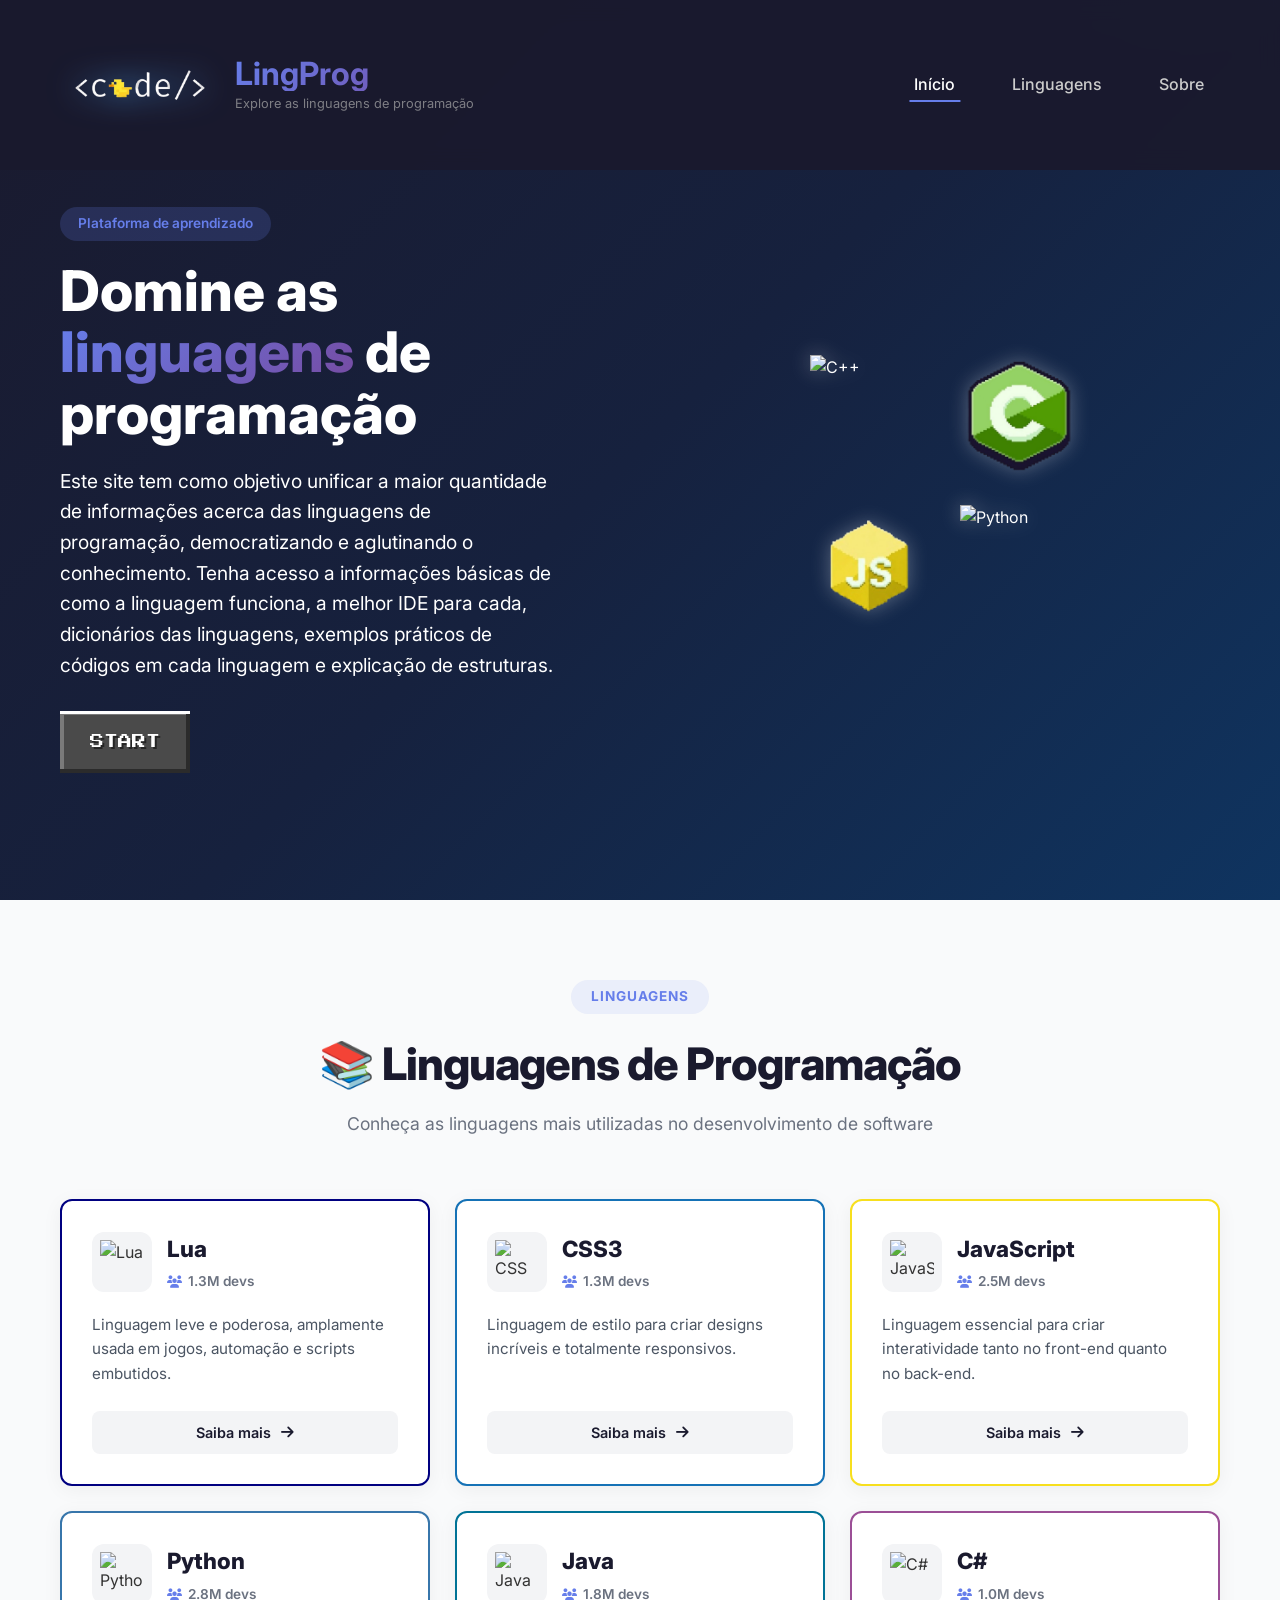
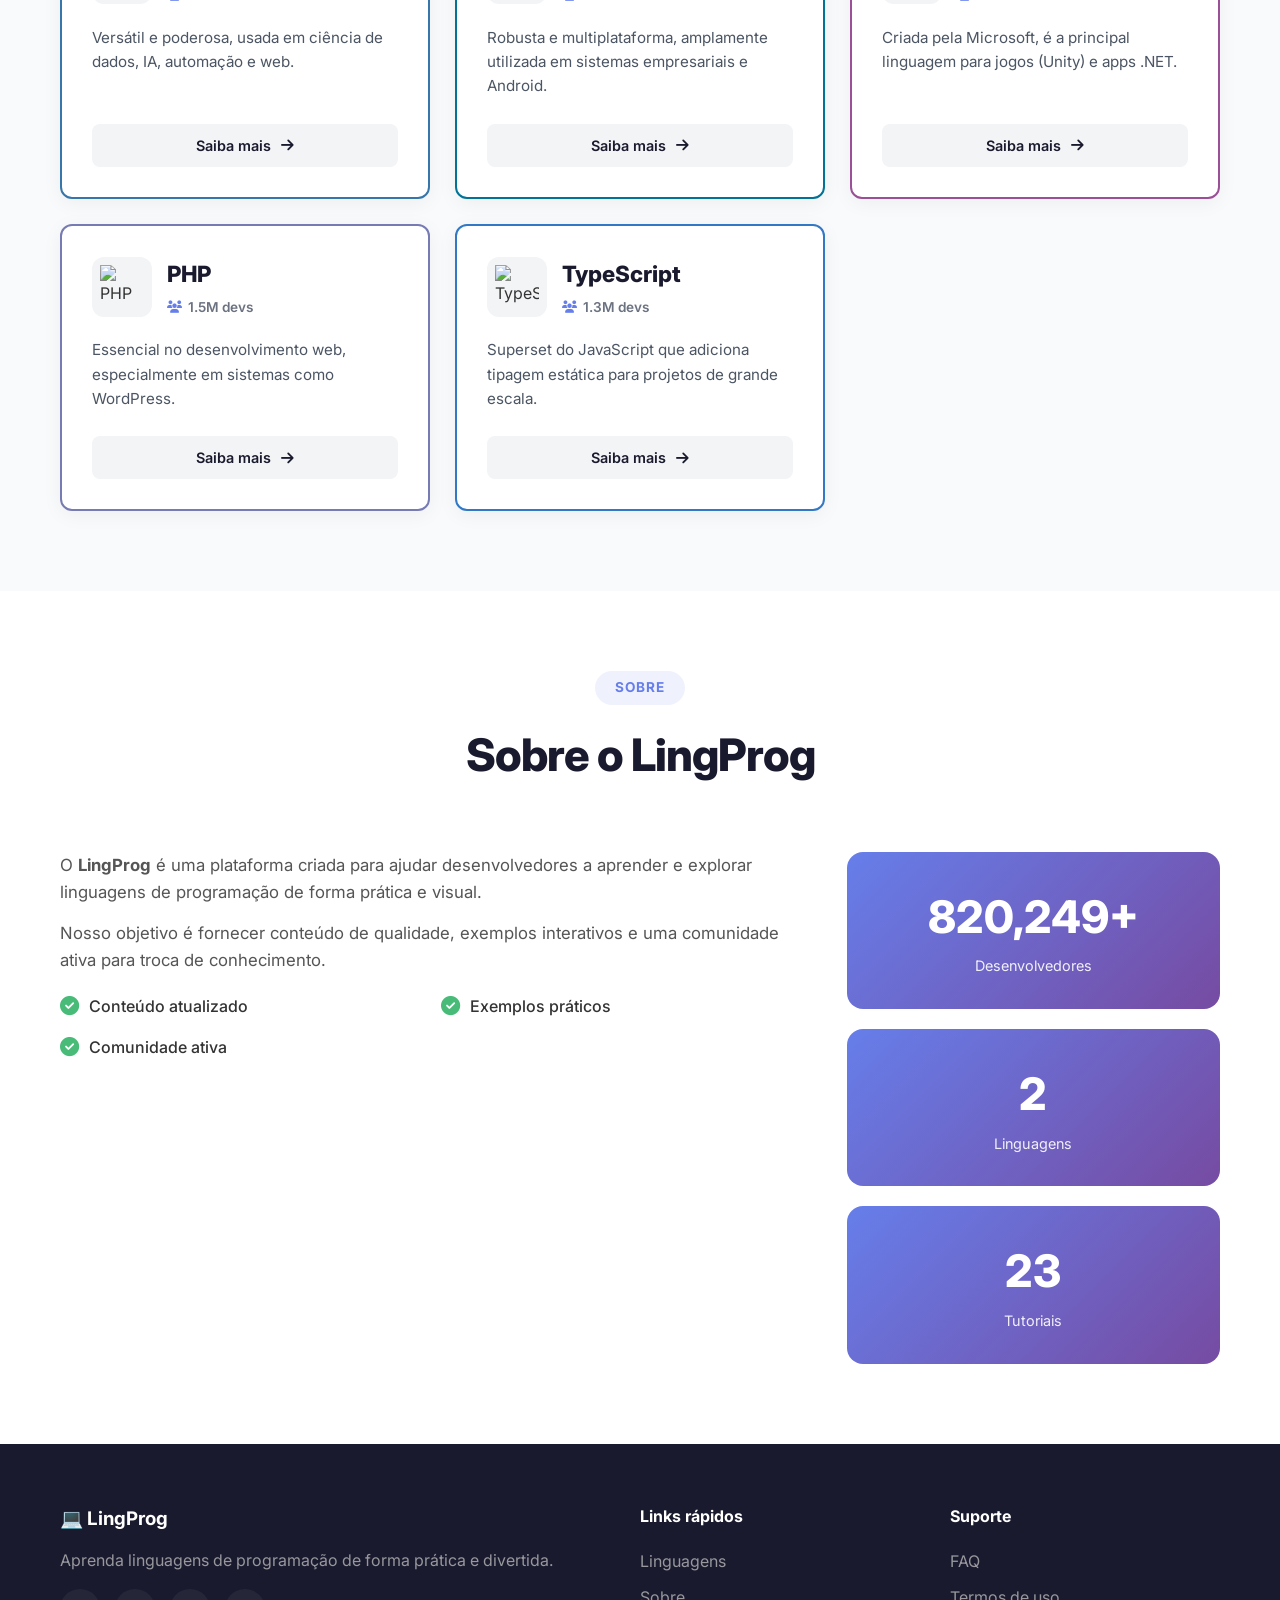
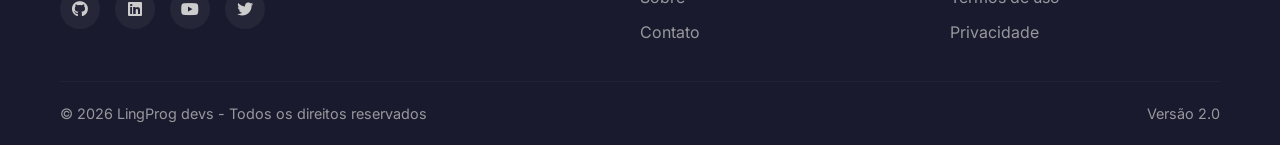
==== index.html @ 60d9d9b6 "Renomeando site.html para index.html" ====
<!DOCTYPE html>
<html lang="pt-BR">
<head>
    <meta charset="UTF-8">
    <meta name="viewport" content="width=device-width, initial-scale=1.0">
    <title>LingProg - Linguagens de Programação</title>
    
    <!-- ===== FAVICON (Logo da aba do navegador) ===== -->
    <link rel="icon" type="image/png" href="img/logo site.png">
    
    <!-- ===== CSS ===== -->
    <link rel="stylesheet" href="site.css">
    
    <!-- ===== FONTES ===== -->
    <link href="https://fonts.googleapis.com/css2?family=Inter:wght@300;400;500;600;700;800;900&display=swap" rel="stylesheet">
    <link href="https://fonts.googleapis.com/css2?family=Press+Start+2P&display=swap" rel="stylesheet">
    
    <!-- ===== FONT AWESOME (ÍCONES) ===== -->
    <link rel="stylesheet" href="https://cdnjs.cloudflare.com/ajax/libs/font-awesome/6.4.0/css/all.min.css">
</head>
<body>

    <!-- ========================================== -->
    <!-- LOADER / TELA DE CARREGAMENTO             -->
    <!-- ========================================== -->
    <div id="loader" class="loader">
        <div class="loader-content">
            <div class="fa-3x">
                <i class="fa-solid fa-cog fa-spin-snap fa-spin"></i>
            </div>
            <h2>LingProg</h2>
            <p>Carregando...</p>
        </div>
    </div>

    <!-- ========================================== -->
    <!-- CABEÇALHO                                 -->
    <!-- ========================================== -->
    <header id="header">
        <div class="container">
            <!-- LOGO COM IMAGEM DO LADO DO NOME -->
            <div class="logo">
                <img src="img/logo site.png" alt="Logo LingProg" class="logo-img">
                <div class="logo-text">
                    <h1>LingProg</h1>
                    <p>Explore as linguagens de programação</p>
                </div>
            </div>

            <nav>
                <ul>
                    <li><a href="#home" class="active">Início</a></li>
                    <li><a href="#linguagens">Linguagens</a></li>
                    <li><a href="#sobre">Sobre</a></li>
                </ul>
            </nav>
            <button id="menuToggle" class="menu-toggle" aria-label="Menu">
                <i class="fas fa-bars"></i>
            </button>
        </div>
    </header>

    <!-- ========================================== -->
    <!-- BANNER / INTRODUÇÃO                       -->
    <!-- ========================================== -->
    <section id="home" class="banner">
        <div class="container">
            <div class="banner-content">
                <div class="banner-text">
                    <span class="badge"> Plataforma de aprendizado</span>
                    <h2>Domine as <span class="highlight">linguagens</span> de programação</h2>
                    <p>
                        Este site tem como objetivo unificar a maior quantidade de informações acerca das linguagens de programação, democratizando e aglutinando o conhecimento.
                        Tenha acesso a informações básicas de como a linguagem funciona, a melhor IDE para cada, dicionários das linguagens, exemplos práticos de códigos em cada linguagem e explicação de estruturas.
                    </p>
                    
                    <!-- BOTÃO PIXEL ART / MINECRAFT -->
                    <div class="pixel-btn-wrapper">
                        <a href="#linguagens" class="btn btn-pixel liquid-pixel">
                            <span class="btn-text">START</span>
                            <span class="btn-pixel-bg"></span>
                        </a>
                    </div>
                </div>
                <div class="banner-image">
                    <div class="floating-cards">
                        <a href="#linguagens" class="pixel-card">
                            <img src="img/C++.png" alt="C++">
                        </a>
                        <a href="#linguagens" class="pixel-card">
                            <img src="img/C.png" alt="C">
                        </a>
                        <a href="#linguagens" class="pixel-card">
                            <img src="img/js.png" alt="JavaScript">
                        </a>
                        <a href="#linguagens" class="pixel-card">
                            <img src="img/Python.png" alt="Python">
                        </a>
                    </div>
                </div>
            </div>
        </div>
    </section>

    <!-- ========================================== -->
    <!-- SEÇÃO DE LINGUAGENS (CARDS PROFISSIONAIS)  -->
    <!-- ========================================== -->
    <section id="linguagens" class="linguagens">
        <div class="container">
            <div class="section-header">
                <span class="section-tag">Linguagens</span>
                <h2 class="section-title">📚 Linguagens de Programação</h2>
                <p class="section-subtitle">
                    Conheça as linguagens mais utilizadas no desenvolvimento de software
                </p>
            </div>

            <div class="cards-grid" id="cardsGrid">
                
                <!-- CARD 1: LUA -->
                <div class="card card-lua" data-language="lua">
                    <div class="card-top">
                        <div class="card-icon">
                            <img src="img/icone-lua.png" alt="Lua">
                        </div>
                        <div class="card-info-top">
                            <h3>Lua</h3>
                            <span class="card-users"><i class="fas fa-users"></i> 1.3M devs</span>
                        </div>
                    </div>
                    <p class="card-desc">
                        Linguagem leve e poderosa, amplamente usada em jogos, automação e scripts embutidos.
                    </p>
                    <a href="#" class="btn-card">Saiba mais <i class="fas fa-arrow-right"></i></a>
                </div>

                <!-- CARD 2: CSS -->
                <div class="card card-css" data-language="css">
                    <div class="card-top">
                        <div class="card-icon">
                            <img src="img/icone-css.png" alt="CSS">
                        </div>
                        <div class="card-info-top">
                            <h3>CSS3</h3>
                            <span class="card-users"><i class="fas fa-users"></i> 1.3M devs</span>
                        </div>
                    </div>
                    <p class="card-desc">
                        Linguagem de estilo para criar designs incríveis e totalmente responsivos.
                    </p>
                    <a href="#" class="btn-card">Saiba mais <i class="fas fa-arrow-right"></i></a>
                </div>

                <!-- CARD 3: JavaScript -->
                <div class="card card-js" data-language="js">
                    <div class="card-top">
                        <div class="card-icon">
                            <img src="img/icone-js.png" alt="JavaScript">
                        </div>
                        <div class="card-info-top">
                            <h3>JavaScript</h3>
                            <span class="card-users"><i class="fas fa-users"></i> 2.5M devs</span>
                        </div>
                    </div>
                    <p class="card-desc">
                        Linguagem essencial para criar interatividade tanto no front-end quanto no back-end.
                    </p>
                    <a href="#" class="btn-card">Saiba mais <i class="fas fa-arrow-right"></i></a>
                </div>

                <!-- CARD 4: Python -->
                <div class="card card-python" data-language="python">
                    <div class="card-top">
                        <div class="card-icon">
                            <img src="img/icone-python.png" alt="Python">
                        </div>
                        <div class="card-info-top">
                            <h3>Python</h3>
                            <span class="card-users"><i class="fas fa-users"></i> 2.8M devs</span>
                        </div>
                    </div>
                    <p class="card-desc">
                        Versátil e poderosa, usada em ciência de dados, IA, automação e web.
                    </p>
                    <a href="#" class="btn-card">Saiba mais <i class="fas fa-arrow-right"></i></a>
                </div>

                <!-- CARD 5: Java -->
                <div class="card card-java" data-language="java">
                    <div class="card-top">
                        <div class="card-icon">
                            <img src="img/icone-java.png" alt="Java">
                        </div>
                        <div class="card-info-top">
                            <h3>Java</h3>
                            <span class="card-users"><i class="fas fa-users"></i> 1.8M devs</span>
                        </div>
                    </div>
                    <p class="card-desc">
                        Robusta e multiplataforma, amplamente utilizada em sistemas empresariais e Android.
                    </p>
                    <a href="#" class="btn-card">Saiba mais <i class="fas fa-arrow-right"></i></a>
                </div>

                <!-- CARD 6: C# -->
                <div class="card card-csharp" data-language="csharp">
                    <div class="card-top">
                        <div class="card-icon">
                            <img src="img/icone-csharp.png" alt="C#">
                        </div>
                        <div class="card-info-top">
                            <h3>C#</h3>
                            <span class="card-users"><i class="fas fa-users"></i> 1.0M devs</span>
                        </div>
                    </div>
                    <p class="card-desc">
                        Criada pela Microsoft, é a principal linguagem para jogos (Unity) e apps .NET.
                    </p>
                    <a href="#" class="btn-card">Saiba mais <i class="fas fa-arrow-right"></i></a>
                </div>

                <!-- CARD 7: PHP -->
                <div class="card card-php" data-language="php">
                    <div class="card-top">
                        <div class="card-icon">
                            <img src="img/icone-php.png" alt="PHP">
                        </div>
                        <div class="card-info-top">
                            <h3>PHP</h3>
                            <span class="card-users"><i class="fas fa-users"></i> 1.5M devs</span>
                        </div>
                    </div>
                    <p class="card-desc">
                        Essencial no desenvolvimento web, especialmente em sistemas como WordPress.
                    </p>
                    <a href="#" class="btn-card">Saiba mais <i class="fas fa-arrow-right"></i></a>
                </div>

                <!-- CARD 8: TypeScript -->
                <div class="card card-typescript" data-language="typescript">
                    <div class="card-top">
                        <div class="card-icon">
                            <img src="img/icone-typescript.png" alt="TypeScript">
                        </div>
                        <div class="card-info-top">
                            <h3>TypeScript</h3>
                            <span class="card-users"><i class="fas fa-users"></i> 1.3M devs</span>
                        </div>
                    </div>
                    <p class="card-desc">
                        Superset do JavaScript que adiciona tipagem estática para projetos de grande escala.
                    </p>
                    <a href="#" class="btn-card">Saiba mais <i class="fas fa-arrow-right"></i></a>
                </div>

            </div>
        </div>
    </section>

    <!-- SEÇÃO SOBRE   -->
    <section id="sobre" class="sobre">
        <div class="container">
            <div class="section-header">
                <span class="section-tag">Sobre</span>
                <h2 class="section-title"> Sobre o LingProg</h2>
            </div>
            <div class="sobre-content">
                <div class="sobre-texto">
                    <p>
                        O <strong>LingProg</strong> é uma plataforma criada para ajudar
                        desenvolvedores a aprender e explorar linguagens de programação
                        de forma prática e visual.
                    </p>
                    <p>
                        Nosso objetivo é fornecer conteúdo de qualidade, exemplos
                        interativos e uma comunidade ativa para troca de conhecimento.
                    </p>
                    <div class="features">
                        <div class="feature">
                            <i class="fas fa-check-circle"></i>
                            <span>Conteúdo atualizado</span>
                        </div>
                        <div class="feature">
                            <i class="fas fa-check-circle"></i>
                            <span>Exemplos práticos</span>
                        </div>
                        <div class="feature">
                            <i class="fas fa-check-circle"></i>
                            <span>Comunidade ativa</span>
                        </div>
                      
                    </div>
                </div>
                <div class="sobre-stats">
                    <div class="stat">
                        <span class="stat-number" data-count="2500000">0</span>
                        <span class="stat-label">Desenvolvedores</span>
                    </div>
                    <div class="stat">
                        <span class="stat-number" data-count="8">0</span>
                        <span class="stat-label">Linguagens</span>
                    </div>
                    <div class="stat">
                        <span class="stat-number" data-count="100">0</span>
                        <span class="stat-label">Tutoriais</span>
                    </div>
                </div>
            </div>
        </div>
    </section>


    <!-- RODAPÉ       -->
  
    <footer>
        <div class="container">
            <div class="footer-content">
                <div class="footer-section">
                    <h3>💻 LingProg</h3>
                    <p>
                        Aprenda linguagens de programação de forma prática e divertida.
                    </p>
                    <div class="social-links">
                        <a href="#"><i class="fab fa-github"></i></a>
                        <a href="#"><i class="fab fa-linkedin"></i></a>
                        <a href="#"><i class="fab fa-youtube"></i></a>
                        <a href="#"><i class="fab fa-twitter"></i></a>
                    </div>
                </div>
                <div class="footer-section">
                    <h4>Links rápidos</h4>
                    <ul>
                        <li><a href="#linguagens">Linguagens</a></li>
                        <li><a href="#sobre">Sobre</a></li>
                        <li><a href="#contato">Contato</a></li>
                    </ul>
                </div>
                <div class="footer-section">
                    <h4>Suporte</h4>
                    <ul>
                        <li><a href="#">FAQ</a></li>
                        <li><a href="#">Termos de uso</a></li>
                        <li><a href="#">Privacidade</a></li>
                    </ul>
                </div>
            </div>
            <div class="footer-bottom">
                <p>&copy; 2026 LingProg devs - Todos os direitos reservados</p>
                <p class="footer-version">Versão 2.0</p>
            </div>
        </div>
    </footer>

    <!-- BOTÃO VOLTAR AO TOPO                      -->

    <button id="backToTop" class="back-to-top">
        <i class="fas fa-arrow-up"></i>
    </button>

    <!-- JAVASCRIPT   -->
    <script src="script.js"></script>
</body>
</html>
---- site.css ----
/*RESET E CONFIGURAÇÕES GERAIS */
* {
    margin: 0;
    padding: 0;
    box-sizing: border-box;
}

html {
    scroll-behavior: smooth;
}

body {
    font-family: 'Inter', sans-serif;
    background: #f0f2f5;
    color: #333;
    line-height: 1.6;
    overflow-x: hidden;
}

.container {
    max-width: 1200px;
    margin: 0 auto;
    padding: 0 20px;
}

a {
    text-decoration: none;
    color: inherit;
}

ul {
    list-style: none;
}

/* LOADER / TELA DE CARREGAMENTO*/
.loader {
    position: fixed;
    top: 0;
    left: 0;
    width: 100%;
    height: 100%;
    background: #1a1a2e;
    display: flex;
    justify-content: center;
    align-items: center;
    z-index: 9999;
    transition: opacity 0.8s ease, visibility 0.8s ease;
}

.loader.hidden {
    opacity: 0;
    visibility: hidden;
}

.loader-content {
    text-align: center;
    color: white;
}

.loader-spinner {
    width: 60px;
    height: 60px;
    border: 4px solid rgba(255,255,255,0.1);
    border-top: 4px solid #667eea;
    border-radius: 50%;
    margin: 0 auto 20px;
    animation: spin 1s linear infinite;
}

@keyframes spin {
    0% { transform: rotate(0deg); }
    100% { transform: rotate(360deg); }
}

.loader-content h2 {
    font-size: 2em;
    background: linear-gradient(135deg, #667eea, #764ba2);
    -webkit-background-clip: text;
    -webkit-text-fill-color: transparent;
}

.loader-content p {
    opacity: 0.7;
    margin-top: 5px;
}

/* CABEÇALHO E LOGO (GRANDE)*/
header {
    background: rgba(26, 26, 46, 0.95);
    backdrop-filter: blur(10px);
    color: white;
    padding: 5px 0;
    position: fixed;
    width: 100%;
    top: 0;
    z-index: 1000;
    transition: all 0.3s ease;
}

header.scrolled {
    box-shadow: 0 4px 20px rgba(0,0,0,0.3);
    padding: 2px 0;
}

header .container {
    display: flex;
    justify-content: space-between;
    align-items: center;
    flex-wrap: wrap;
}

/* ESTILO DA LOGO (IMAGEM + TEXTO) */
.logo {
    display: flex;
    align-items: center;
    gap: 15px;
}

.logo-img {
    width: auto;
    max-height: 160px;
    object-fit: contain;
    filter: drop-shadow(0 0 15px rgba(79, 172, 254, 0.8));
    animation: logoFloat 3s ease-in-out infinite;
}

@keyframes logoFloat {
    0%, 100% { transform: translateY(0px) rotate(0deg); }
    50% { transform: translateY(-5px) rotate(3deg); }
}

.logo-text h1 {
    font-size: 2em;
    margin: 0;
    line-height: 1.1;
    background: linear-gradient(135deg, #667eea, #764ba2);
    -webkit-background-clip: text;
    -webkit-text-fill-color: transparent;
    transition: transform 0.3s ease;
}

.logo-text p {
    font-size: 0.8em;
    opacity: 0.7;
    -webkit-text-fill-color: #aaa;
    margin: 0;
    margin-top: 3px;
}

.logo:hover .logo-text h1 {
    transform: scale(1.05);
}

nav ul {
    display: flex;
    gap: 25px;
    align-items: center;
}

nav ul li a {
    color: #ccc;
    font-weight: 500;
    transition: all 0.3s;
    padding: 8px 16px;
    border-radius: 8px;
    position: relative;
}

nav ul li a::after {
    content: '';
    position: absolute;
    bottom: 0;
    left: 50%;
    transform: translateX(-50%);
    width: 0;
    height: 2px;
    background: #667eea;
    transition: width 0.3s ease;
}

nav ul li a:hover::after,
nav ul li a.active::after {
    width: 70%;
}

nav ul li a:hover {
    color: white;
    background: rgba(255,255,255,0.05);
}

nav ul li a.active {
    color: white;
}

.menu-toggle {
    display: none;
    background: none;
    border: none;
    color: white;
    font-size: 1.5em;
    cursor: pointer;
    padding: 5px;
    transition: transform 0.3s ease;
}

.menu-toggle:hover {
    transform: rotate(90deg);
}

/* BANNER */
.banner {
    background: linear-gradient(135deg, #1a1a2e 0%, #16213e 50%, #0f3460 100%);
    color: white;
    padding: 160px 0 80px;
    min-height: 100vh;
    display: flex;
    align-items: center;
    position: relative;
    overflow: hidden;
}

.banner::before {
    content: '';
    position: absolute;
    top: -50%;
    right: -10%;
    width: 500px;
    height: 500px;
    background: radial-gradient(circle, rgba(102, 126, 234, 0.1), transparent);
    border-radius: 50%;
    animation: float 20s ease-in-out infinite;
}

@keyframes float {
    0%, 100% { transform: translate(0, 0) scale(1); }
    50% { transform: translate(-50px, -30px) scale(1.1); }
}

.banner-content {
    display: grid;
    grid-template-columns: 1fr 1fr;
    gap: 60px;
    align-items: center;
    position: relative;
    z-index: 1;
}

.banner-text .badge {
    display: inline-block;
    background: rgba(102, 126, 234, 0.2);
    color: #667eea;
    padding: 6px 18px;
    border-radius: 20px;
    font-size: 0.85em;
    font-weight: 600;
    margin-bottom: 20px;
    animation: fadeInUp 1s ease;
}

.banner-text h2 {
    font-size: 3.5em;
    font-weight: 800;
    line-height: 1.1;
    margin-bottom: 20px;
    animation: fadeInUp 1s ease 0.2s both;
}

.banner-text h2 .highlight {
    background: linear-gradient(135deg, #667eea, #764ba2);
    -webkit-background-clip: text;
    -webkit-text-fill-color: transparent;
}

.banner-text p {
    font-size: 1.2em;
    opacity: 0.8;
    max-width: 500px;
    margin-bottom: 30px;
    animation: fadeInUp 1s ease 0.4s both;
}

.banner-buttons {
    display: flex;
    gap: 15px;
    flex-wrap: wrap;
    animation: fadeInUp 1s ease 0.6s both;
}

/* BOTÃO PIXEL ART */
.pixel-btn-wrapper {
    display: flex;
    justify-content: flex-start;
    animation: fadeInUp 1s ease 0.6s both;
}

.btn-pixel {
    position: relative;
    font-family: 'Press Start 2P', cursive;
    font-size: 14px;
    color: #fff;
    background: #4a4a4a;
    border: none;
    cursor: pointer;
    padding: 20px 30px;
    text-shadow: 2px 2px 0 rgba(0, 0, 0, 0.5);
    box-shadow: 
        inset -4px -4px 0px 0px #2b2b2b,
        inset 4px 4px 0px 0px #7a7a7a; 
    border-radius: 0; 
    transition: transform 0.1s ease, background 0.4s ease;
    z-index: 1; 
    display: inline-block;
}

.btn-pixel::before {
    content: '';
    position: absolute;
    top: 0;
    left: 0;
    width: 100%;
    height: 0%;
    background: #4a7bdb;
    z-index: -1;
    transition: height 0.4s ease-out;
    box-shadow: inset 0px -4px 0px 0px #2f55a3;
    border-bottom: 3px solid #fff;
}

.btn-pixel:hover::before {
    height: 100%;
}

.btn-pixel:active {
    transform: translateY(3px);
}

.btn-pixel:hover {
    color: #fff;
    text-shadow: 2px 2px 0 rgba(0, 0, 0, 0.8);
    background: #4a4a4a;
}

/* ÍCONES DE LINGUAGENS */
.banner-image {
    display: flex;
    justify-content: center;
    align-items: center;
    animation: fadeInUp 1s ease 0.8s both;
}

.floating-cards {
    display: grid;
    grid-template-columns: repeat(2, 1fr);
    gap: 30px;
}

.pixel-card {
    display: flex;
    justify-content: center;
    align-items: center;
    width: 120px;
    height: 120px;
    cursor: pointer;
    transition: transform 0.3s ease;
    animation: floatCards 6s ease-in-out infinite;
}

.pixel-card img {
    width: 100%;
    height: 100%;
    object-fit: contain;
    filter: drop-shadow(0 0 10px rgba(255,255,255,0.3));
    transition: transform 0.3s ease, filter 0.3s ease;
}

.pixel-card:hover {
    transform: scale(1.15);
}

.pixel-card:hover img {
    filter: drop-shadow(0 0 15px rgba(255,255,255,0.7));
}

.pixel-card:nth-child(1) { animation-delay: 0s; }
.pixel-card:nth-child(2) { animation-delay: 0.5s; }
.pixel-card:nth-child(3) { animation-delay: 1s; }
.pixel-card:nth-child(4) { animation-delay: 1.5s; }

@keyframes floatCards {
    0%, 100% { transform: translateY(0px); }
    50% { transform: translateY(-15px); }
}

@keyframes fadeInUp {
    from {
        opacity: 0;
        transform: translateY(30px);
    }
    to {
        opacity: 1;
        transform: translateY(0);
    }
}

/* SEÇÃO DE LINGUAGENS */
.linguagens {
    padding: 80px 0;
    background: #f9fafb;
}

.section-header {
    text-align: center;
    margin-bottom: 60px;
}

.section-tag {
    display: inline-block;
    background: rgba(102, 126, 234, 0.1);
    color: #667eea;
    padding: 6px 20px;
    border-radius: 20px;
    font-size: 0.85em;
    font-weight: 700;
    margin-bottom: 15px;
    text-transform: uppercase;
    letter-spacing: 1px;
}

.section-title {
    font-size: 2.8em;
    font-weight: 800;
    color: #1a1a2e;
    margin-bottom: 10px;
    letter-spacing: -1px;
}

.section-subtitle {
    color: #6b7280;
    font-size: 1.1em;
    max-width: 600px;
    margin: 0 auto;
}

.cards-grid {
    display: grid;
    grid-template-columns: repeat(auto-fit, minmax(280px, 1fr));
    gap: 25px;
}

/* CARDS COM IMAGEM */
.card {
    background: #ffffff;
    border-radius: 12px;
    padding: 30px;
    box-shadow: 0 4px 20px rgba(0,0,0,0.05);
    border: 2px solid #e5e7eb;
    transition: all 0.4s ease;
    opacity: 0;
    transform: translateY(30px);
    display: flex;
    flex-direction: column;
    justify-content: space-between;
    position: relative;
    overflow: hidden;
}

.card.visible {
    opacity: 1;
    transform: translateY(0);
}

/* Cores das bordas e hover por linguagem */
.card-lua { border-color: #000080; }
.card-lua:hover { box-shadow: 0 15px 30px rgba(0, 0, 128, 0.2); border-color: #000080; }

.card-css { border-color: #1572b6; }
.card-css:hover { box-shadow: 0 15px 30px rgba(21, 114, 182, 0.2); border-color: #1572b6; }

.card-js { border-color: #f7df1e; }
.card-js:hover { box-shadow: 0 15px 30px rgba(247, 223, 30, 0.2); border-color: #f7df1e; }

.card-python { border-color: #3776ab; }
.card-python:hover { box-shadow: 0 15px 30px rgba(55, 118, 171, 0.2); border-color: #3776ab; }

.card-java { border-color: #007396; }
.card-java:hover { box-shadow: 0 15px 30px rgba(0, 115, 150, 0.2); border-color: #007396; }

.card-csharp { border-color: #9b4f96; }
.card-csharp:hover { box-shadow: 0 15px 30px rgba(155, 79, 150, 0.2); border-color: #9b4f96; }

.card-php { border-color: #777bb4; }
.card-php:hover { box-shadow: 0 15px 30px rgba(119, 123, 180, 0.2); border-color: #777bb4; }

.card-typescript { border-color: #3178c6; }
.card-typescript:hover { box-shadow: 0 15px 30px rgba(49, 120, 198, 0.2); border-color: #3178c6; }

.card-top {
    display: flex;
    align-items: center;
    gap: 15px;
    margin-bottom: 20px;
    z-index: 2;
}

.card-icon {
    width: 60px;
    height: 60px;
    display: flex;
    align-items: center;
    justify-content: center;
    border-radius: 12px;
    background: #f3f4f6;
    padding: 8px;
    transition: background 0.3s ease, transform 0.3s ease;
}

.card-icon img {
    width: 100%;
    height: 100%;
    object-fit: contain;
    transition: transform 0.3s ease;
}

.card:hover .card-icon {
    transform: scale(1.05);
}

.card:hover .card-icon img {
    transform: scale(1.1);
}

/* Cores de fundo do ícone ao passar o mouse */
.card-lua:hover .card-icon { background: #f0f0ff; }
.card-css:hover .card-icon { background: #f0f9ff; }
.card-js:hover .card-icon { background: #fefce8; }
.card-python:hover .card-icon { background: #eff6ff; }
.card-java:hover .card-icon { background: #f0f9ff; }
.card-csharp:hover .card-icon { background: #fdf4ff; }
.card-php:hover .card-icon { background: #f5f3ff; }
.card-typescript:hover .card-icon { background: #eff6ff; }

.card-info-top h3 {
    font-size: 1.4em;
    font-weight: 800;
    color: #1a1a2e;
    margin-bottom: 5px;
}

.card-users {
    font-size: 0.85em;
    color: #6b7280;
    font-weight: 600;
    display: flex;
    align-items: center;
    gap: 6px;
}

.card-users i {
    font-size: 0.9em;
    color: #667eea;
}

.card-desc {
    color: #4b5563;
    font-size: 0.95em;
    line-height: 1.6;
    margin-bottom: 25px;
    z-index: 2;
}

.btn-card {
    background: #f3f4f6;
    color: #1a1a2e;
    padding: 10px 20px;
    border-radius: 8px;
    font-size: 0.9em;
    font-weight: 600;
    display: inline-flex;
    align-items: center;
    justify-content: center;
    gap: 10px;
    transition: all 0.3s ease;
    margin-top: auto;
    z-index: 2;
}

/* Cores dos botões por linguagem */
.card-lua .btn-card:hover { background: #000080; color: white; }
.card-css .btn-card:hover { background: #1572b6; color: white; }
.card-js .btn-card:hover { background: #f7df1e; color: #333; }
.card-python .btn-card:hover { background: #3776ab; color: white; }
.card-java .btn-card:hover { background: #007396; color: white; }
.card-csharp .btn-card:hover { background: #9b4f96; color: white; }
.card-php .btn-card:hover { background: #777bb4; color: white; }
.card-typescript .btn-card:hover { background: #3178c6; color: white; }

/* SOBRE */
.sobre {
    background: white;
    padding: 80px 0;
}

.sobre-content {
    display: grid;
    grid-template-columns: 2fr 1fr;
    gap: 40px;
    margin-top: 30px;
}

.sobre-texto p {
    margin-bottom: 15px;
    font-size: 1.05em;
    color: #555;
}

.features {
    display: grid;
    grid-template-columns: 1fr 1fr;
    gap: 15px;
    margin-top: 20px;
}

.feature {
    display: flex;
    align-items: center;
    gap: 10px;
    font-weight: 500;
}

.feature i {
    color: #48bb78;
    font-size: 1.2em;
}

.sobre-stats {
    display: grid;
    grid-template-columns: 1fr;
    gap: 20px;
    align-content: start;
}

.stat {
    background: linear-gradient(135deg, #667eea 0%, #764ba2 100%);
    color: white;
    padding: 30px;
    border-radius: 16px;
    text-align: center;
    transition: all 0.4s ease;
}

.stat:hover {
    transform: scale(1.03);
    box-shadow: 0 10px 30px rgba(102, 126, 234, 0.3);
}

.stat-number {
    display: block;
    font-size: 2.8em;
    font-weight: 800;
}

.stat-label {
    font-size: 0.9em;
    opacity: 0.9;
}

/* RODAPÉ */
footer {
    background: #1a1a2e;
    color: #ccc;
    padding: 60px 0 20px;
}

.footer-content {
    display: grid;
    grid-template-columns: 2fr 1fr 1fr;
    gap: 40px;
    margin-bottom: 30px;
}

.footer-section h3,
.footer-section h4 {
    color: white;
    margin-bottom: 15px;
}

.footer-section p {
    opacity: 0.7;
}

.social-links {
    display: flex;
    gap: 15px;
    margin-top: 15px;
}

.social-links a {
    display: flex;
    align-items: center;
    justify-content: center;
    width: 40px;
    height: 40px;
    background: rgba(255,255,255,0.05);
    border-radius: 50%;
    transition: all 0.3s ease;
    color: #ccc;
}

.social-links a:hover {
    background: #667eea;
    color: white;
    transform: translateY(-3px);
}

.footer-section ul li {
    padding: 5px 0;
}

.footer-section ul li a {
    opacity: 0.7;
    transition: all 0.3s ease;
}

.footer-section ul li a:hover {
    opacity: 1;
    color: white;
    padding-left: 5px;
}

.footer-bottom {
    border-top: 1px solid rgba(255,255,255,0.05);
    padding-top: 20px;
    display: flex;
    justify-content: space-between;
    align-items: center;
    font-size: 0.9em;
    opacity: 0.7;
}

/* BOTÃO VOLTAR AO TOPO */
.back-to-top {
    position: fixed;
    bottom: 30px;
    right: 30px;
    width: 50px;
    height: 50px;
    background: linear-gradient(135deg, #667eea, #764ba2);
    color: white;
    border: none;
    border-radius: 50%;
    font-size: 1.2em;
    cursor: pointer;
    transition: all 0.4s ease;
    opacity: 0;
    visibility: hidden;
    box-shadow: 0 4px 15px rgba(102, 126, 234, 0.3);
    z-index: 999;
}

.back-to-top.visible {
    opacity: 1;
    visibility: visible;
}

.back-to-top:hover {
    transform: translateY(-5px) scale(1.1);
    box-shadow: 0 8px 30px rgba(102, 126, 234, 0.5);
}

/* RESPONSIVIDADE */
@media (max-width: 992px) {
    .banner-content {
        grid-template-columns: 1fr;
        text-align: center;
    }
    
    .banner-text p {
        margin: 0 auto 30px;
    }
    
    .banner-buttons {
        justify-content: center;
    }
    
    .pixel-btn-wrapper {
        justify-content: center;
    }

    .sobre-content {
        grid-template-columns: 1fr;
    }
    
    .contato-wrapper {
        grid-template-columns: 1fr;
    }
    
    .footer-content {
        grid-template-columns: 1fr 1fr;
    }
}

@media (max-width: 768px) {
    header .container {
        flex-wrap: wrap;
    }
    
    nav {
        display: none;
        width: 100%;
        margin-top: 15px;
    }
    
    nav.open {
        display: block;
    }
    
    nav ul {
        flex-direction: column;
        gap: 10px;
        text-align: center;
    }
    
    nav ul li a {
        display: block;
        padding: 10px;
    }
    
    .menu-toggle {
        display: block;
    }
    
    .banner {
        padding: 120px 0 60px;
        min-height: auto;
    }
    
    .banner-text h2 {
        font-size: 2.2em;
    }
    
    .cards-grid {
        grid-template-columns: 1fr;
        max-width: 400px;
        margin: 0 auto;
    }
    
    .features {
        grid-template-columns: 1fr;
    }
    
    .floating-cards {
        grid-template-columns: repeat(2, 1fr);
        gap: 20px;
    }

    .pixel-card {
        width: 90px;
        height: 90px;
    }
    
    .footer-content {
        grid-template-columns: 1fr;
        text-align: center;
    }
    
    .social-links {
        justify-content: center;
    }
    
    .footer-bottom {
        flex-direction: column;
        gap: 10px;
        text-align: center;
    }
    
    .contato-form {
        padding: 20px;
    }
    
    .section-title {
        font-size: 2em;
    }
    
    .back-to-top {
        width: 40px;
        height: 40px;
        bottom: 20px;
        right: 20px;
        font-size: 1em;
    }
}

@media (max-width: 480px) {
    .banner-text h2 {
        font-size: 1.8em;
    }
    
    .banner-buttons {
        flex-direction: column;
        align-items: center;
    }
    
    .btn {
        width: 100%;
        justify-content: center;
    }
    
    .floating-cards {
        grid-template-columns: repeat(2, 1fr);
        gap: 15px;
    }
    
    .pixel-card {
        width: 70px;
        height: 70px;
    }
    
    .stat-number {
        font-size: 2em;
    }
}
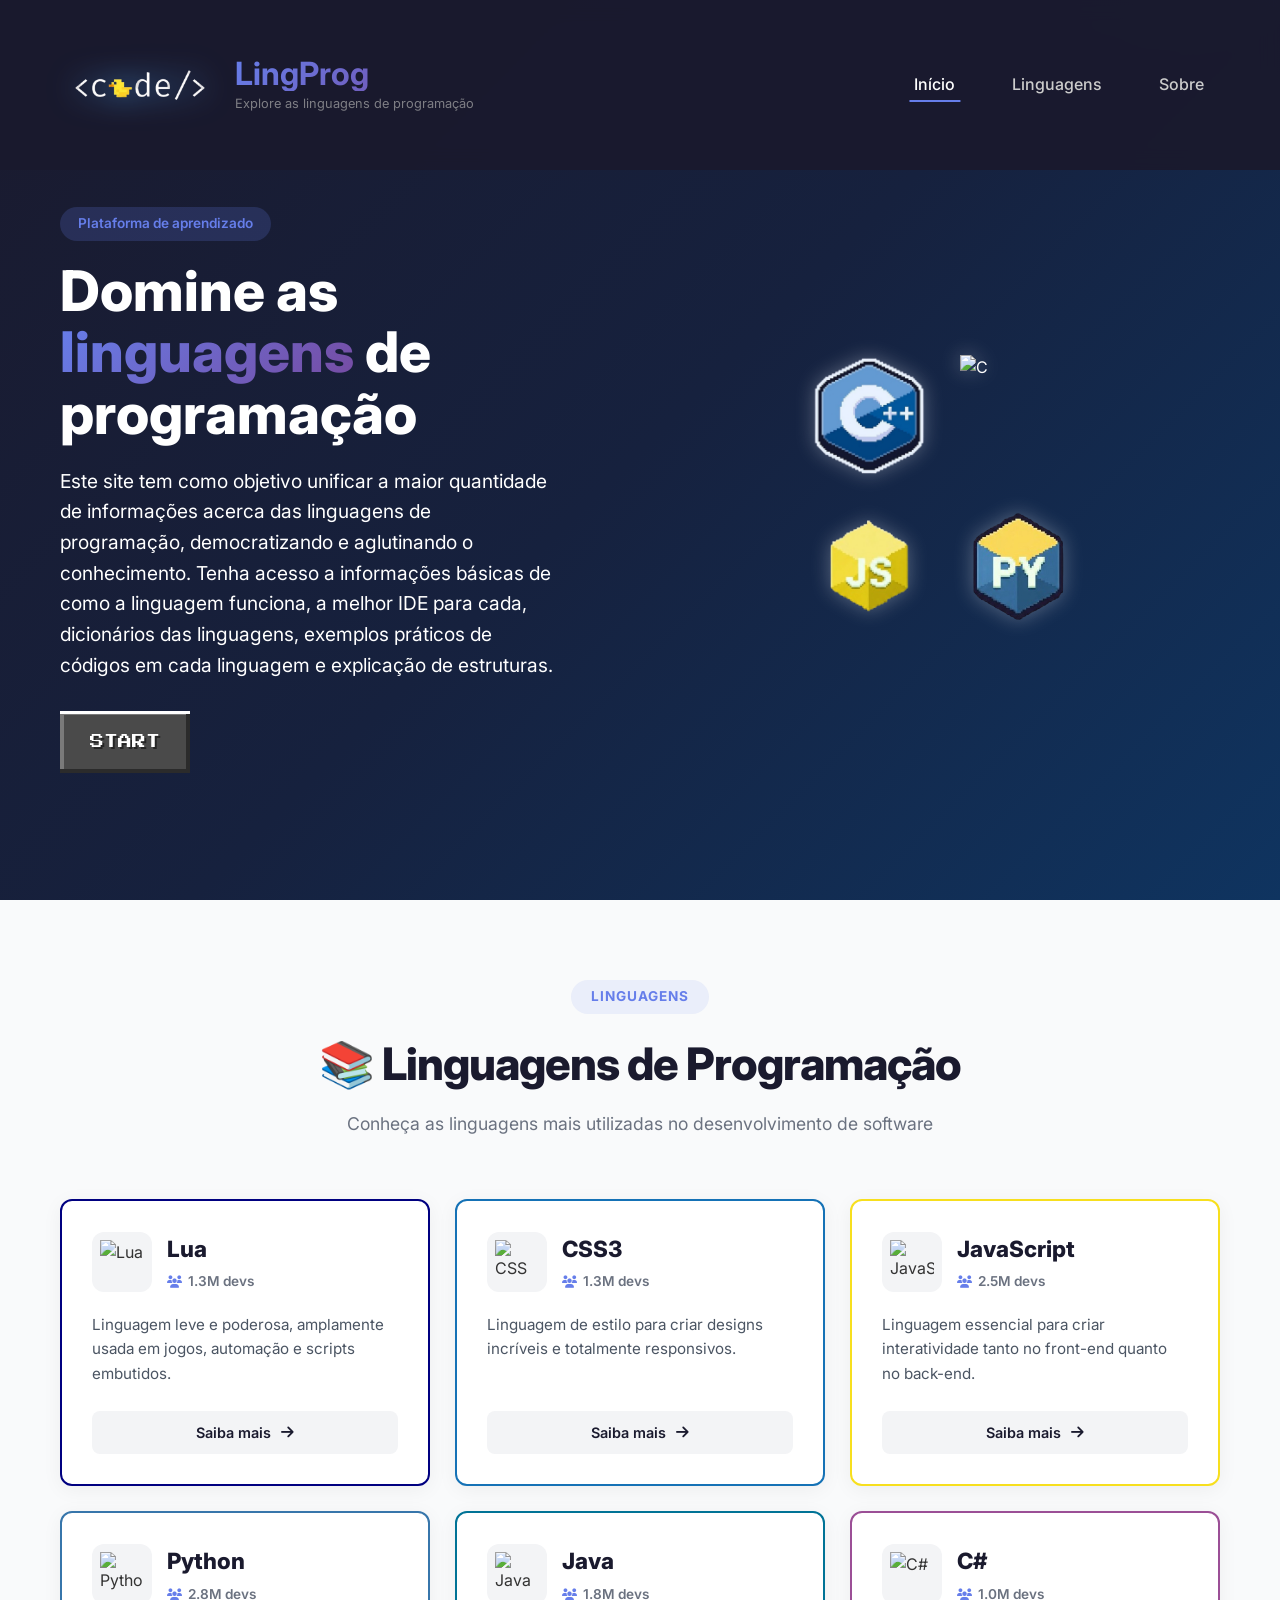
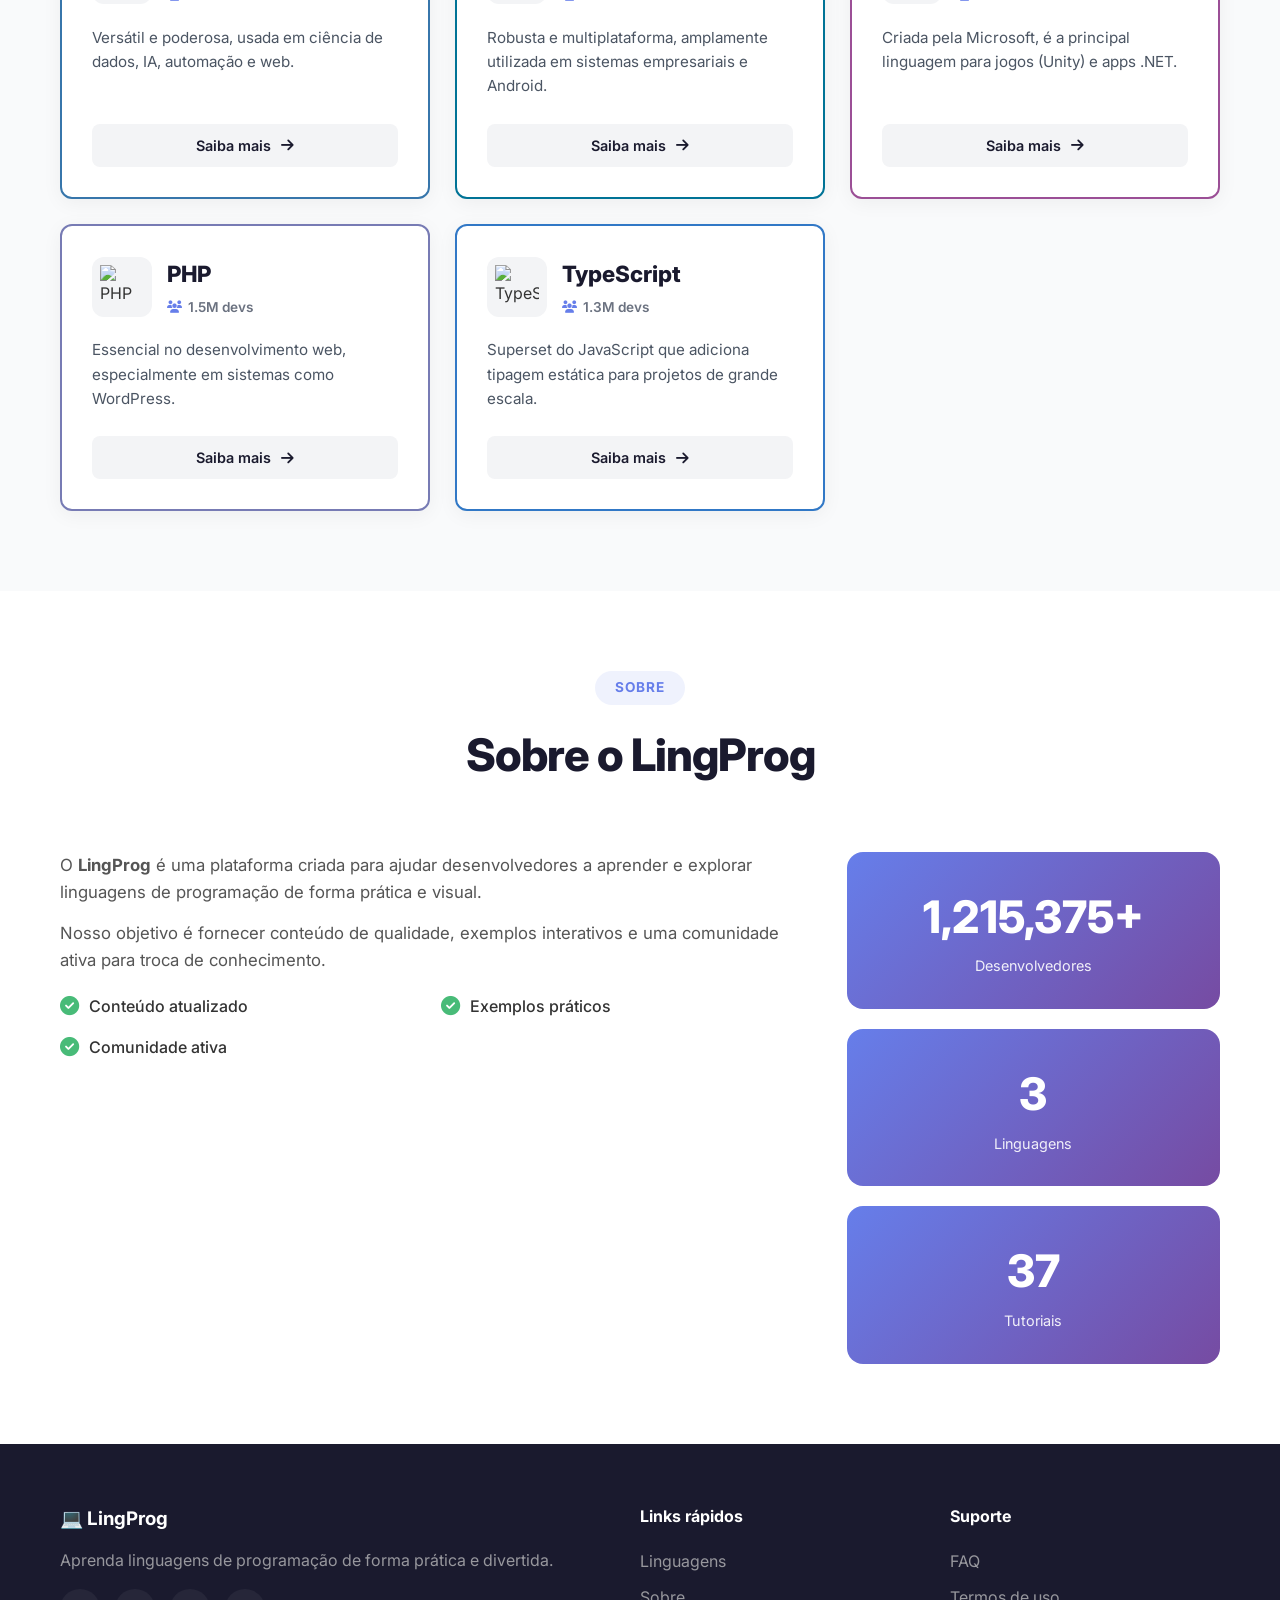
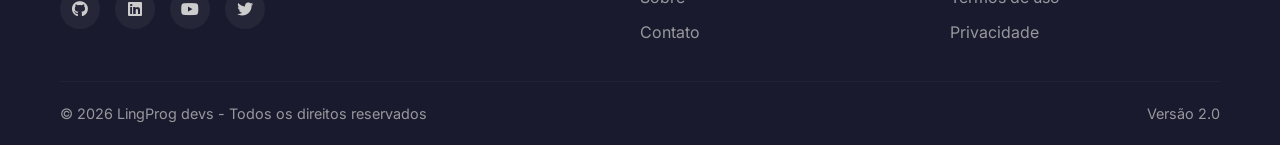
==== commit 4a57b3dd: "Renomeando site.html para index.html" ====
--- a/index.html
+++ b/index.html
@@ -85,16 +85,16 @@
                 <div class="banner-image">
                     <div class="floating-cards">
                         <a href="#linguagens" class="pixel-card">
-                            <img src="img/C++.png" alt="C++">
+                            <img src="img/c++.png" alt="C++">
                         </a>
                         <a href="#linguagens" class="pixel-card">
-                            <img src="img/C.png" alt="C">
+                            <img src="img/c.png" alt="C">
                         </a>
                         <a href="#linguagens" class="pixel-card">
                             <img src="img/js.png" alt="JavaScript">
                         </a>
                         <a href="#linguagens" class="pixel-card">
-                            <img src="img/Python.png" alt="Python">
+                            <img src="img/python.png" alt="Python">
                         </a>
                     </div>
                 </div>
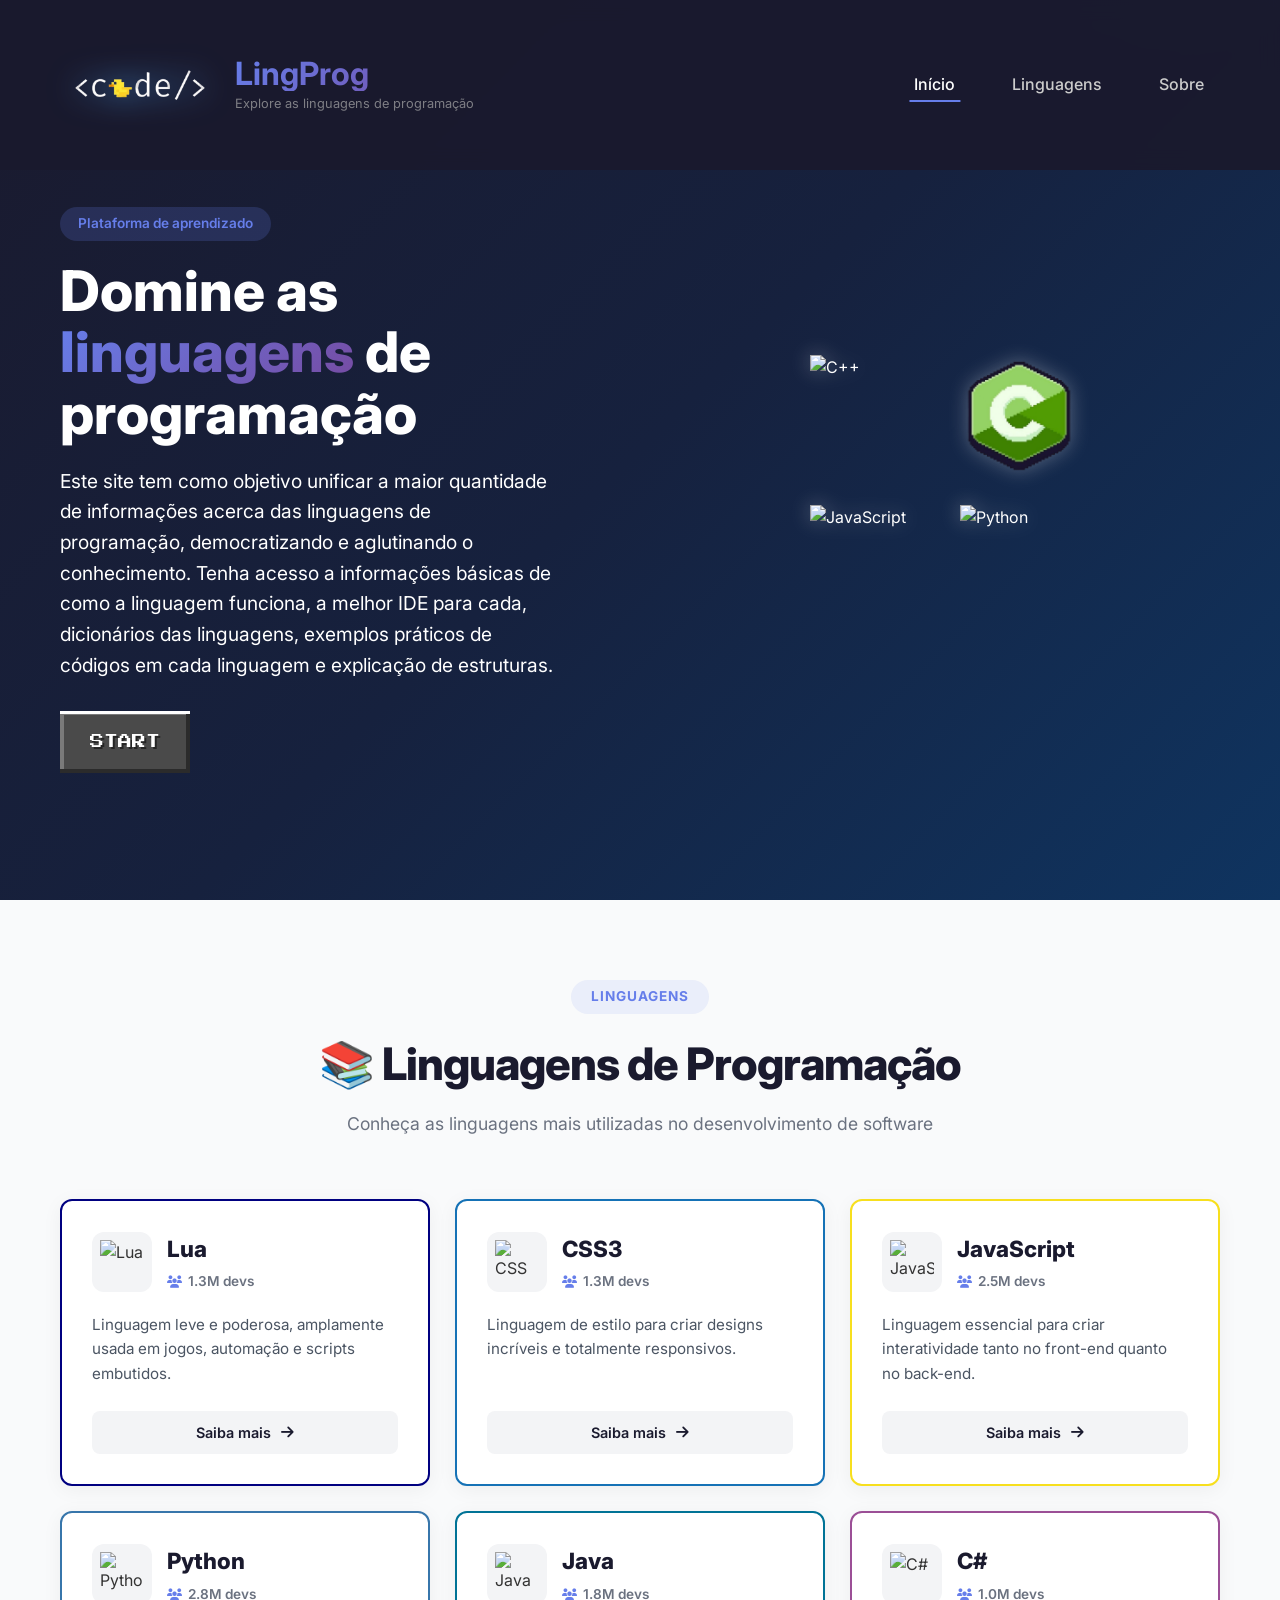
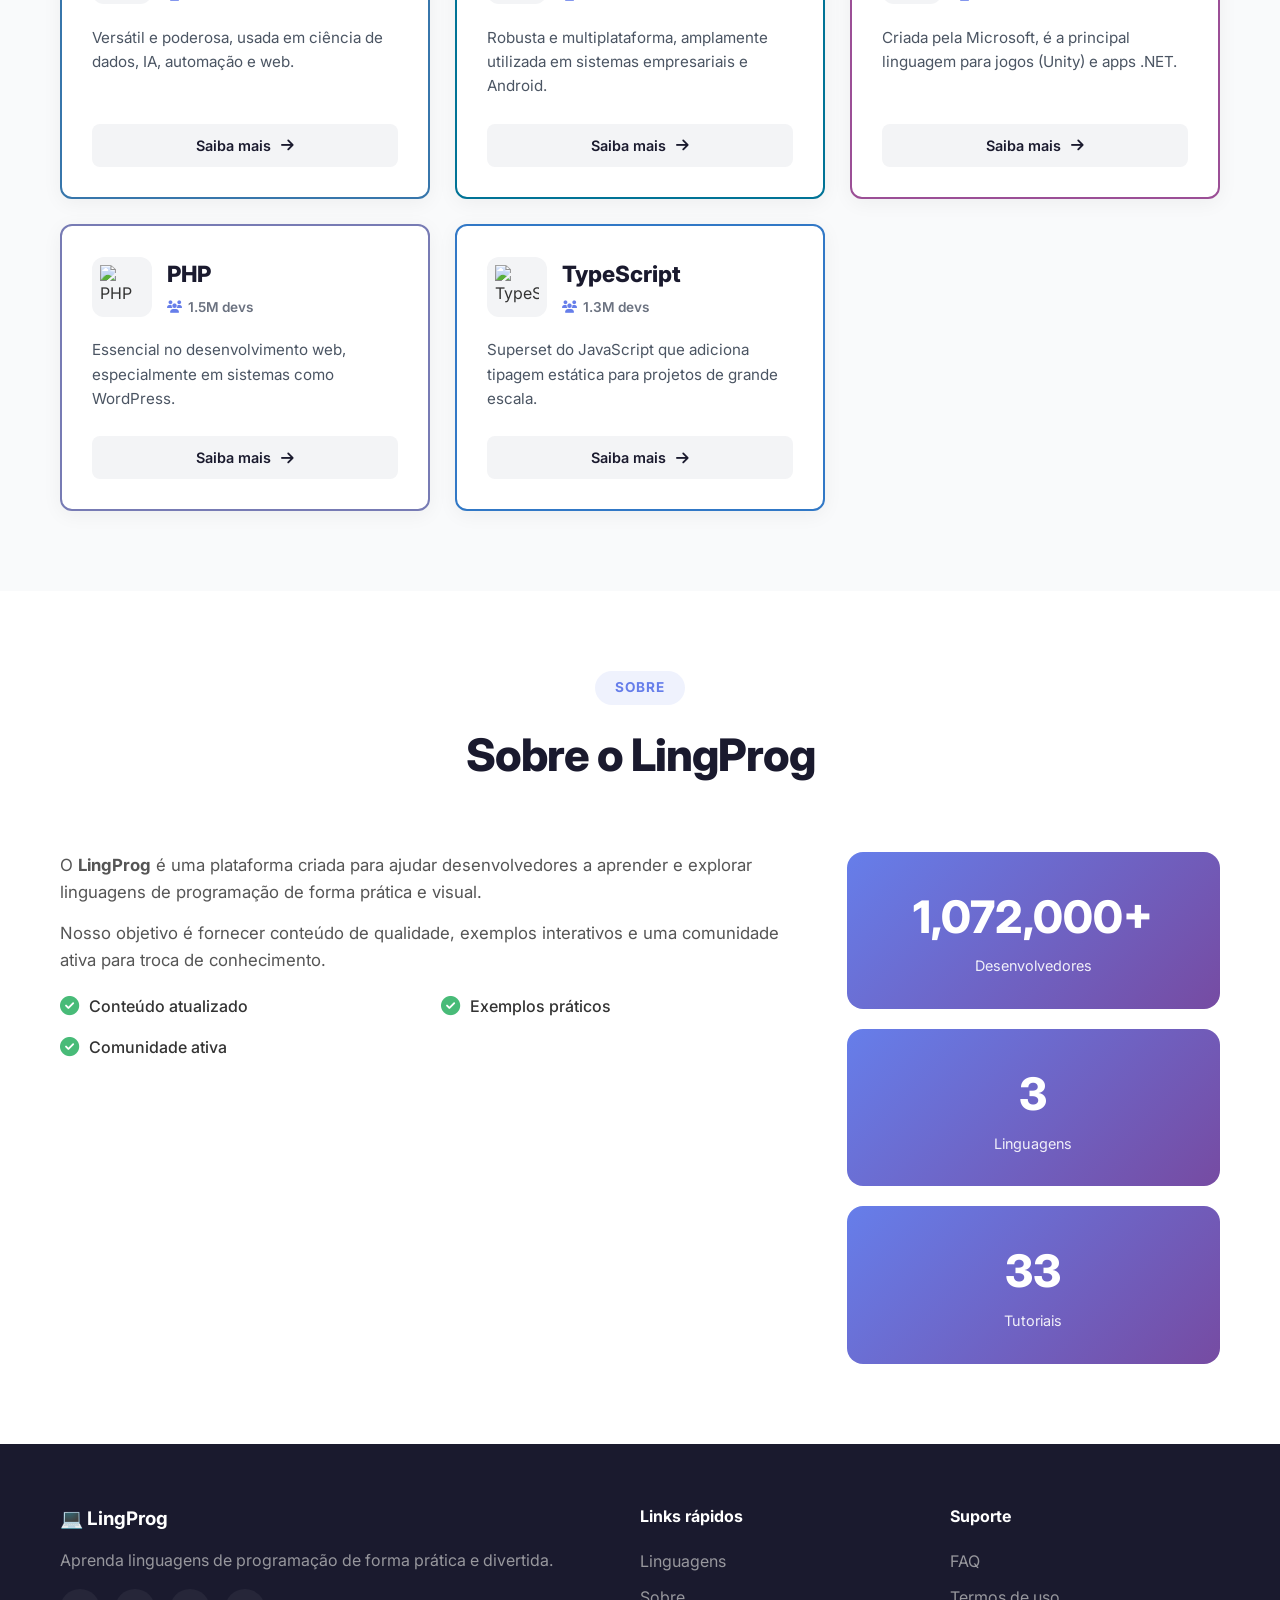
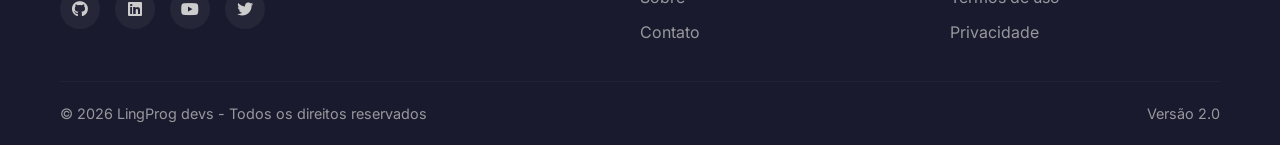
==== commit 225f2037: "Renomeando site.html para index.html" ====
--- a/index.html
+++ b/index.html
@@ -85,16 +85,16 @@
                 <div class="banner-image">
                     <div class="floating-cards">
                         <a href="#linguagens" class="pixel-card">
-                            <img src="img/c++.png" alt="C++">
+                            <img src="img/C++.png" alt="C++">
                         </a>
                         <a href="#linguagens" class="pixel-card">
-                            <img src="img/c.png" alt="C">
+                            <img src="img/C.png" alt="C">
                         </a>
                         <a href="#linguagens" class="pixel-card">
-                            <img src="img/js.png" alt="JavaScript">
+                            <img src="img/Js.png" alt="JavaScript">
                         </a>
                         <a href="#linguagens" class="pixel-card">
-                            <img src="img/python.png" alt="Python">
+                            <img src="img/Python.png" alt="Python">
                         </a>
                     </div>
                 </div>
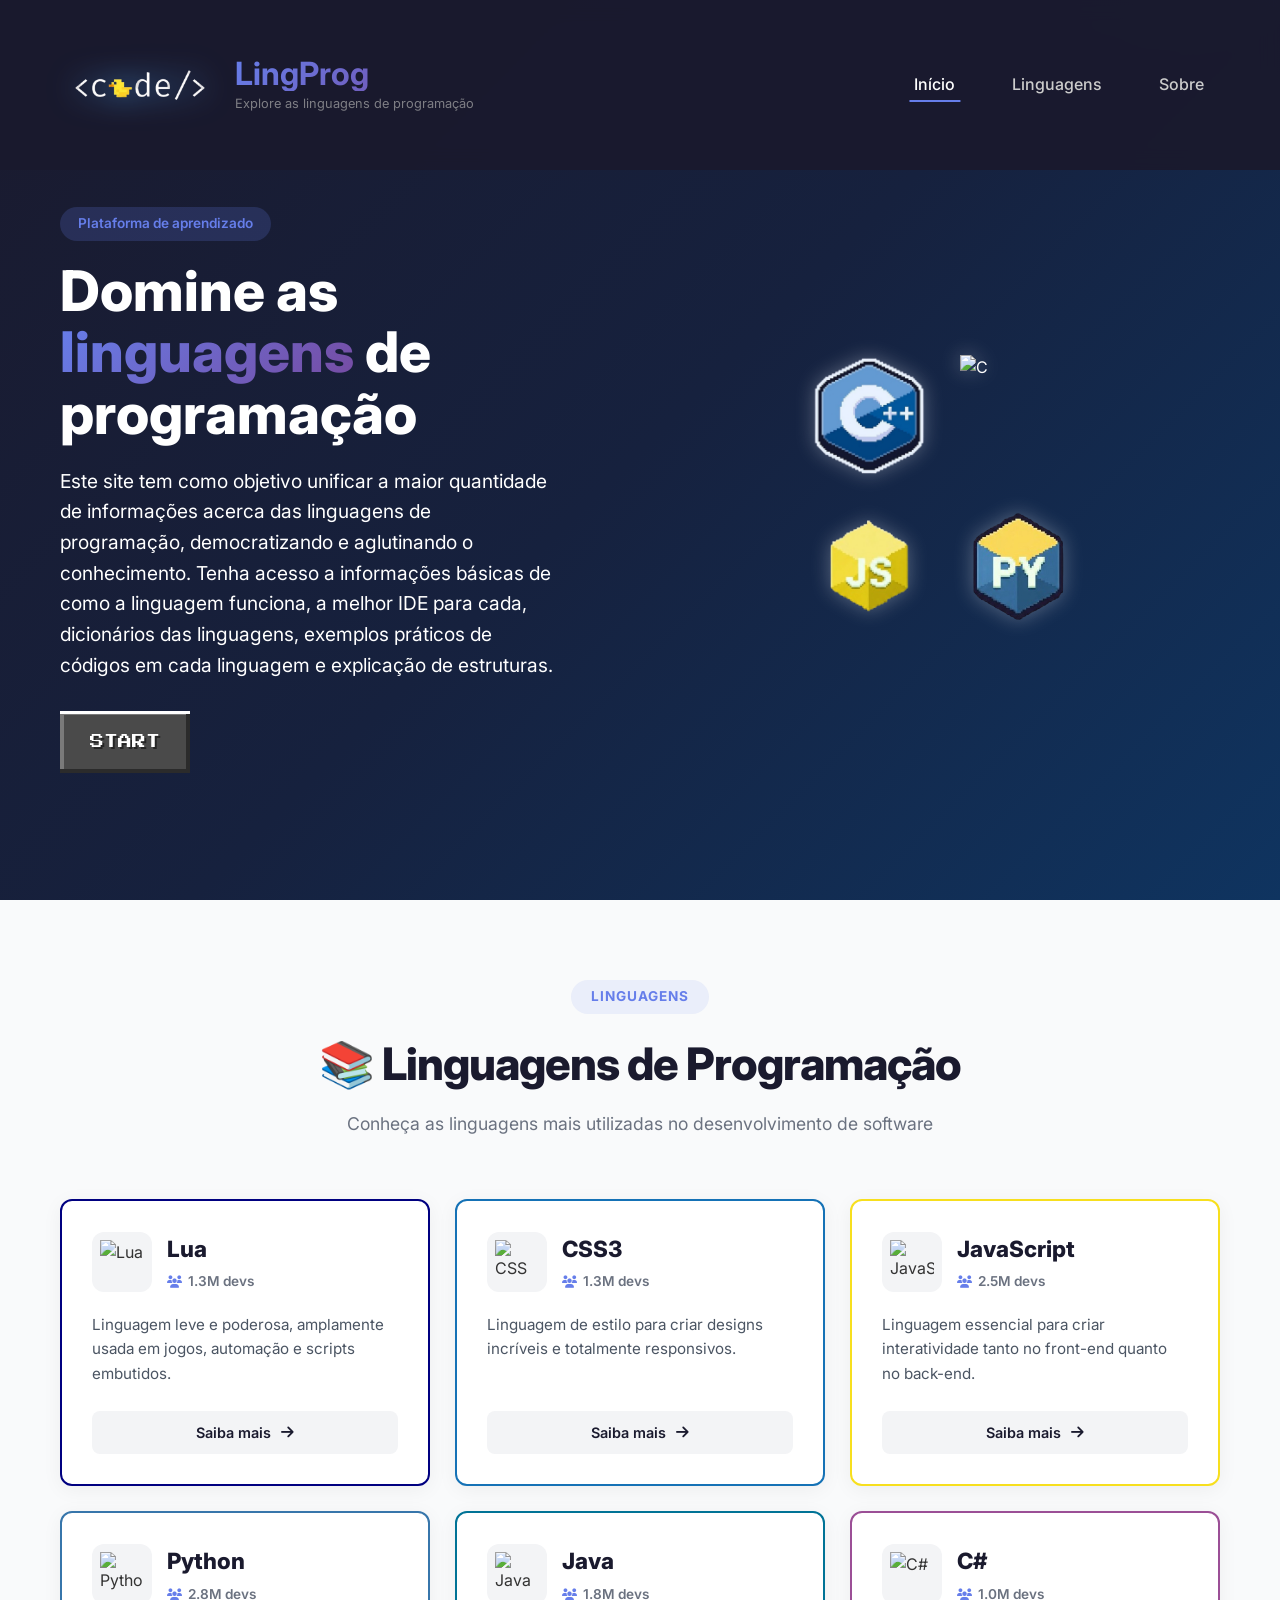
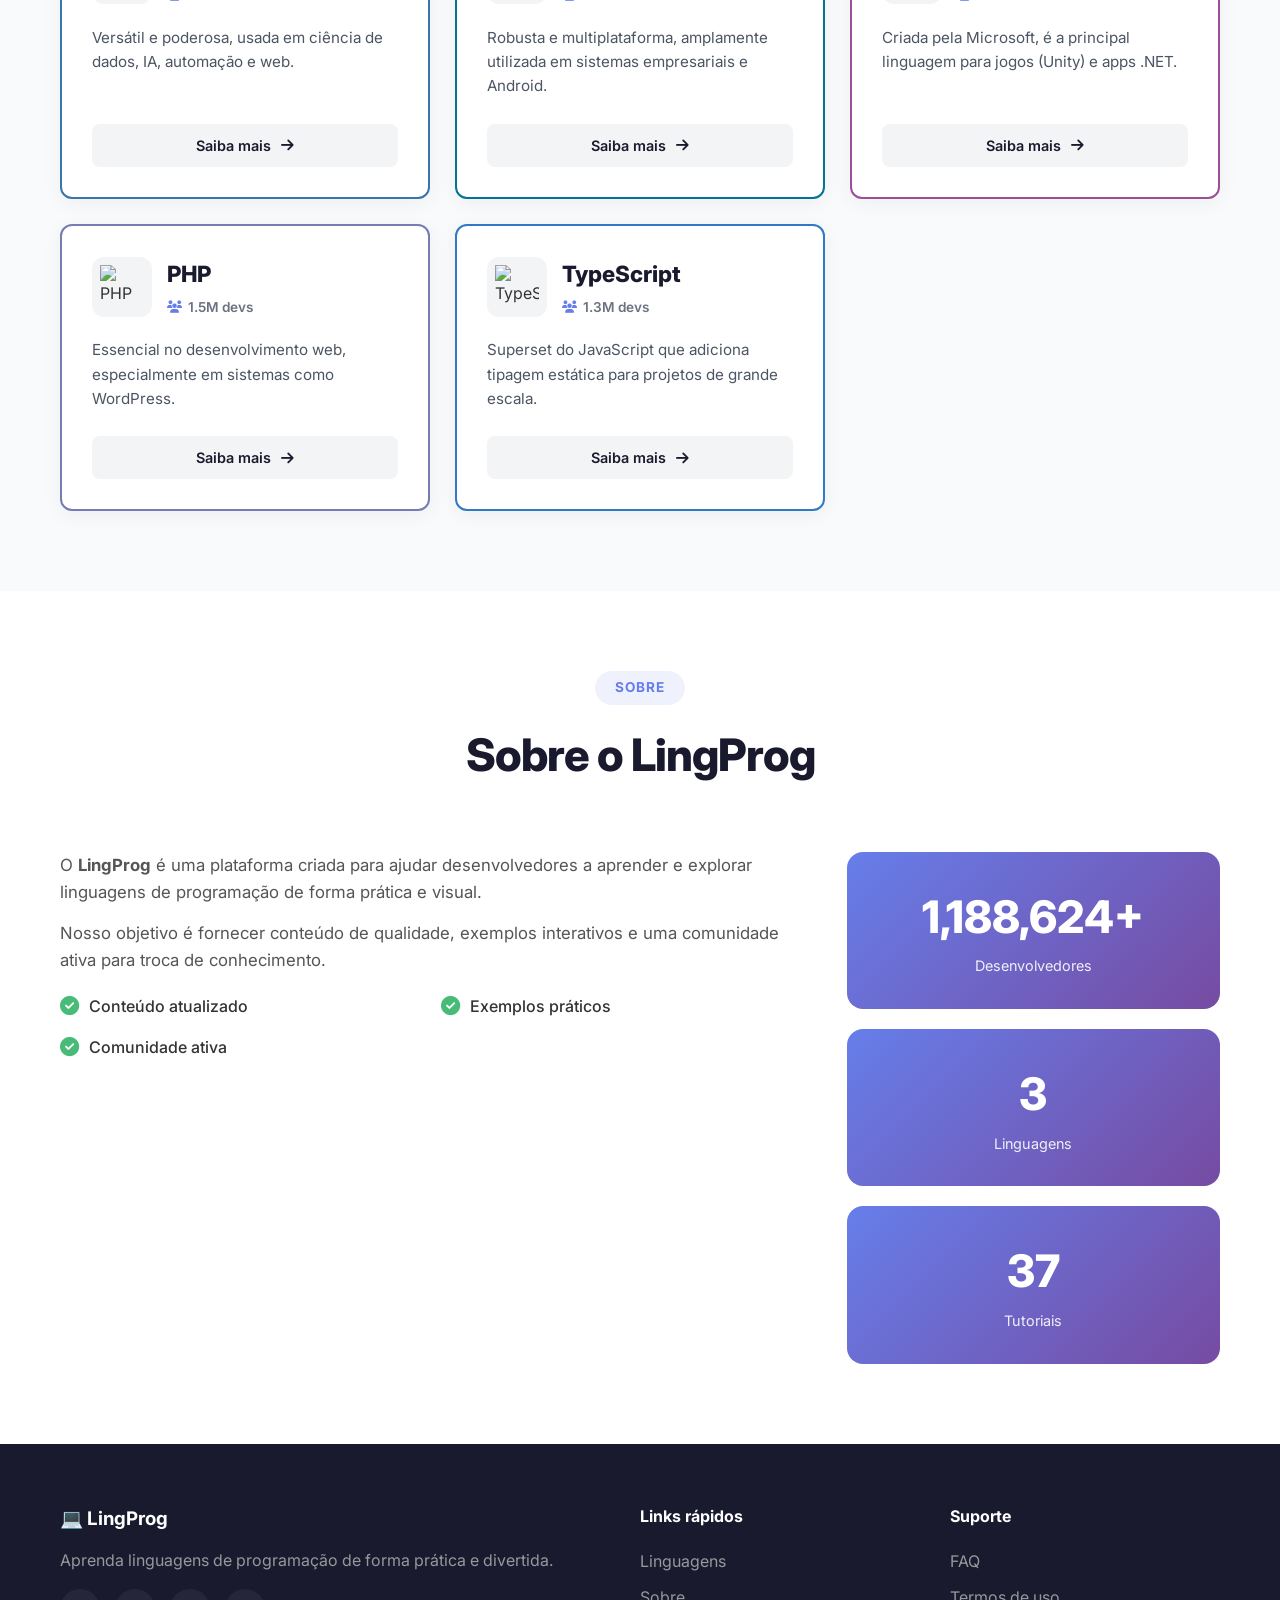
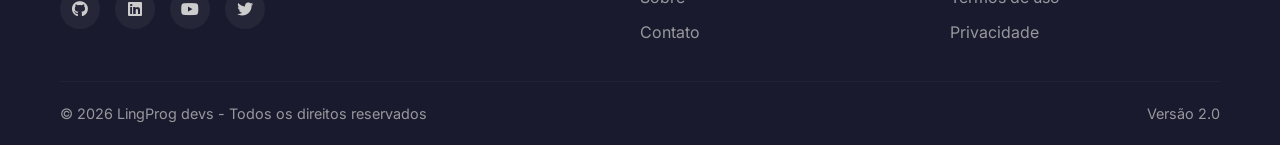
==== commit 5ab8c5ac: "Renomeando site.html para index.html" ====
--- a/index.html
+++ b/index.html
@@ -85,16 +85,16 @@
                 <div class="banner-image">
                     <div class="floating-cards">
                         <a href="#linguagens" class="pixel-card">
-                            <img src="img/C++.png" alt="C++">
+                            <img src="img/c++.png" alt="C++">
                         </a>
                         <a href="#linguagens" class="pixel-card">
-                            <img src="img/C.png" alt="C">
+                            <img src="img/c.png" alt="C">
                         </a>
                         <a href="#linguagens" class="pixel-card">
-                            <img src="img/Js.png" alt="JavaScript">
+                            <img src="img/js.png" alt="JavaScript">
                         </a>
                         <a href="#linguagens" class="pixel-card">
-                            <img src="img/Python.png" alt="Python">
+                            <img src="img/python.png" alt="Python">
                         </a>
                     </div>
                 </div>
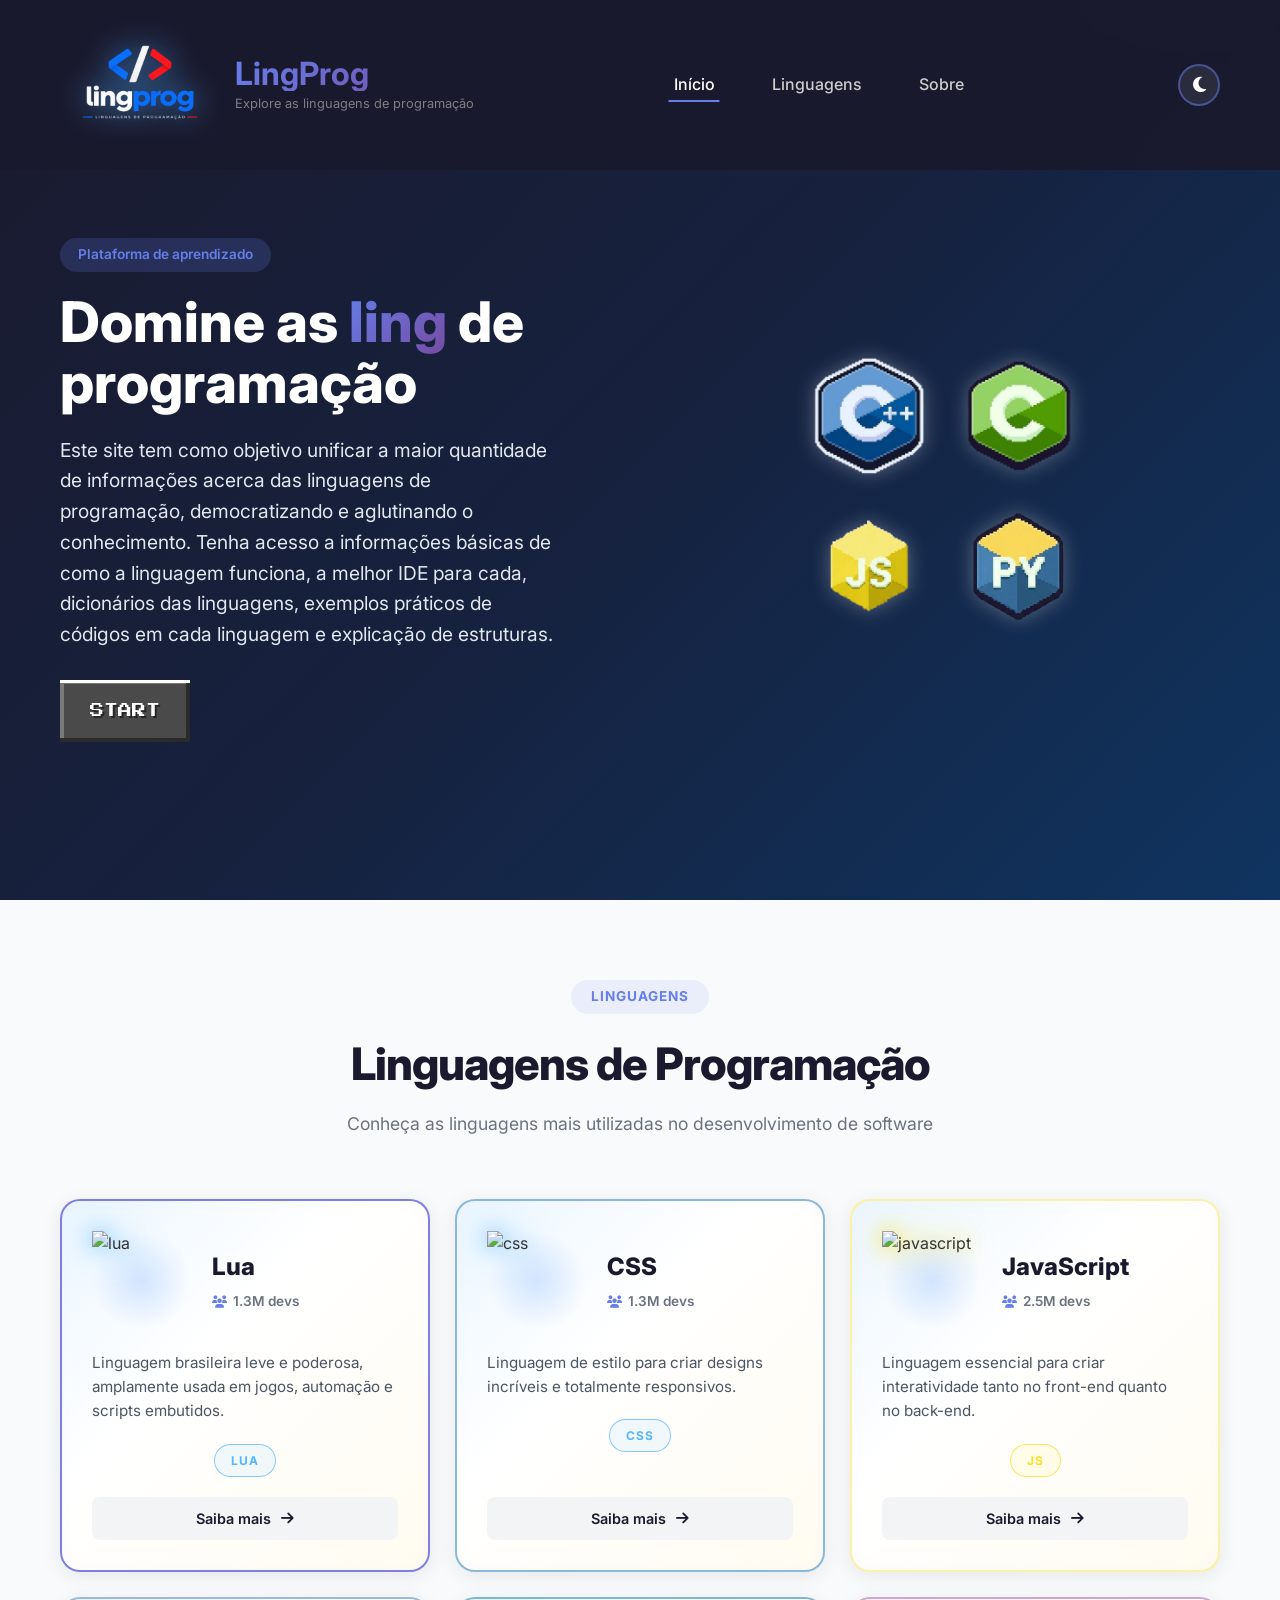
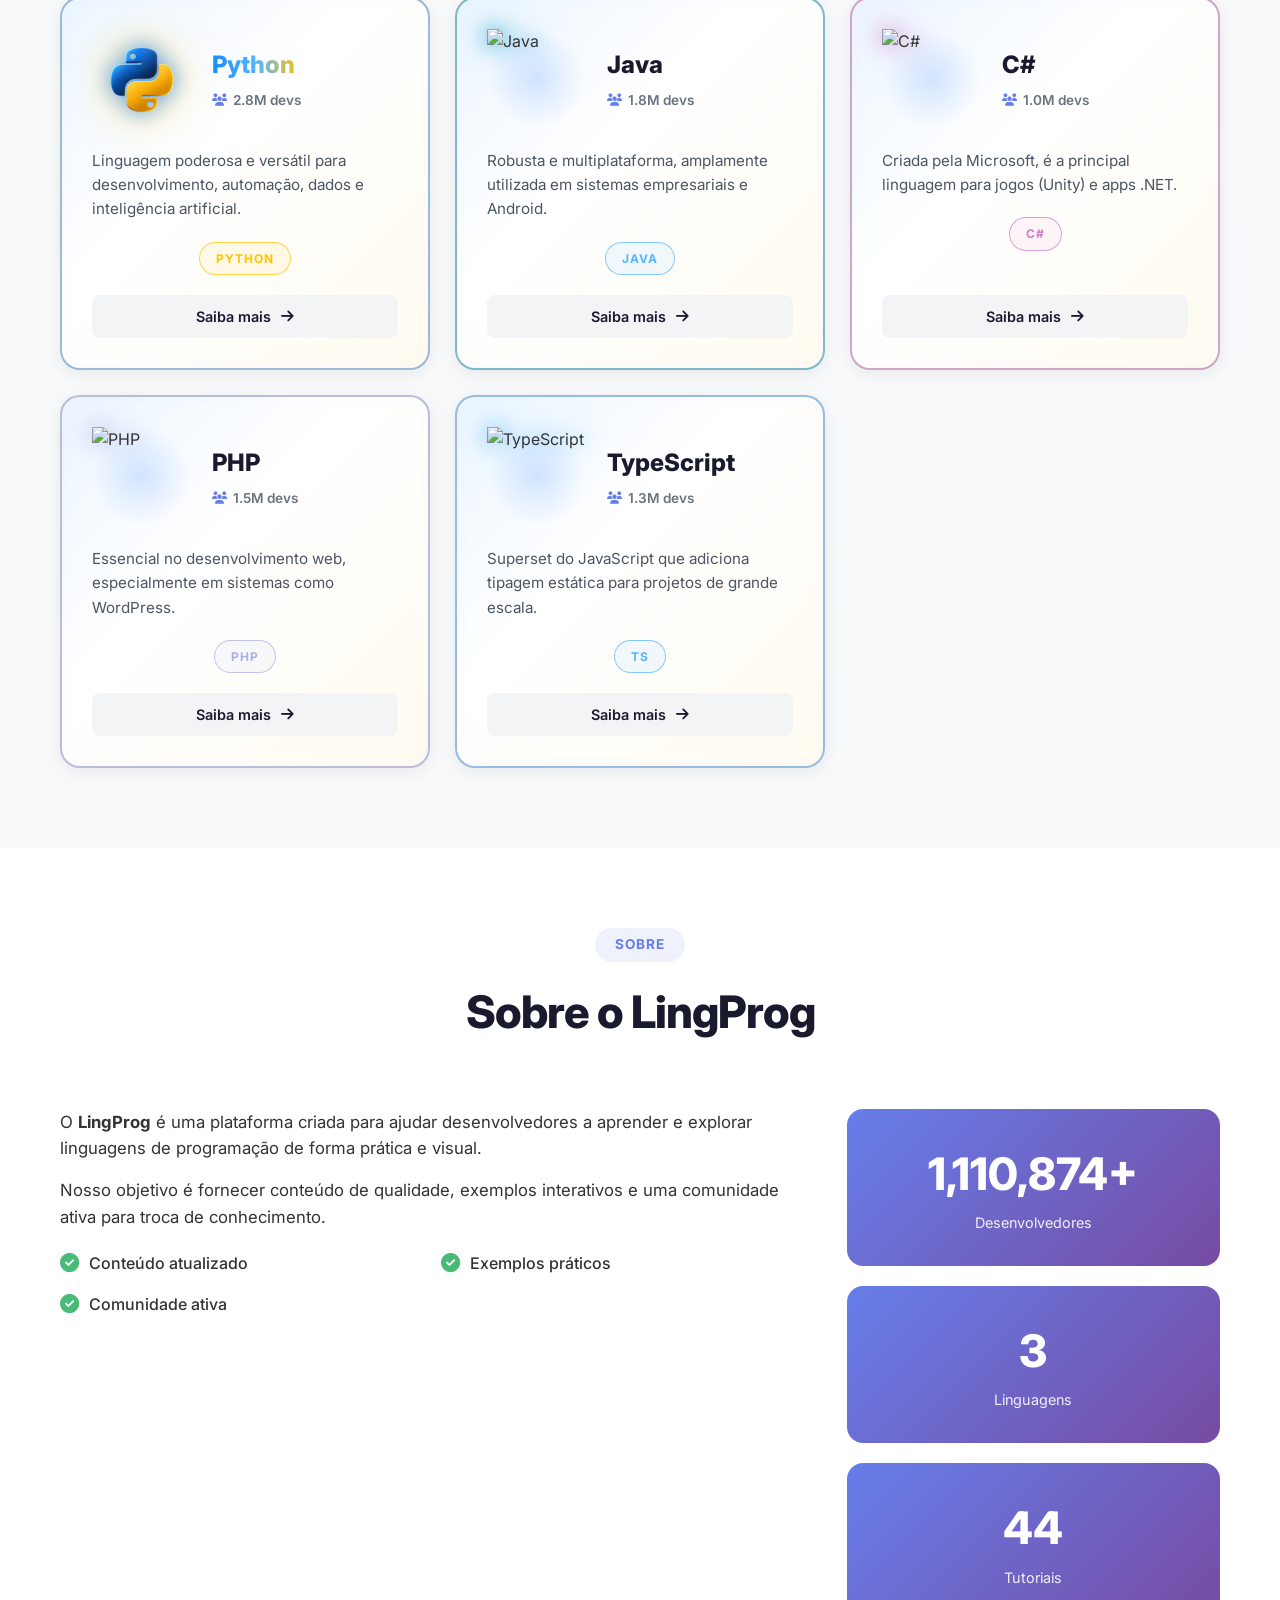
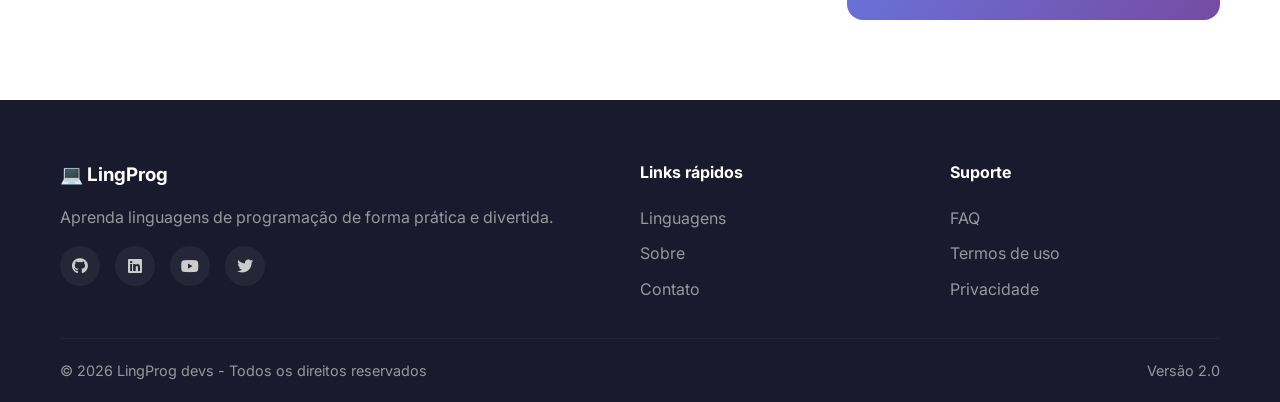
==== commit 984275e2: "nova atualização" ====
--- a/index.html
+++ b/index.html
@@ -38,7 +38,6 @@
     <!-- ========================================== -->
     <header id="header">
         <div class="container">
-            <!-- LOGO COM IMAGEM DO LADO DO NOME -->
             <div class="logo">
                 <img src="img/logo site.png" alt="Logo LingProg" class="logo-img">
                 <div class="logo-text">
@@ -54,6 +53,12 @@
                     <li><a href="#sobre">Sobre</a></li>
                 </ul>
             </nav>
+
+            <!-- BOTÃO DE TEMA CLARO/ESCURO -->
+            <button id="themeToggle" class="theme-toggle" aria-label="Alternar tema">
+                <i class="fas fa-moon"></i>
+            </button>
+
             <button id="menuToggle" class="menu-toggle" aria-label="Menu">
                 <i class="fas fa-bars"></i>
             </button>
@@ -74,7 +79,6 @@
                         Tenha acesso a informações básicas de como a linguagem funciona, a melhor IDE para cada, dicionários das linguagens, exemplos práticos de códigos em cada linguagem e explicação de estruturas.
                     </p>
                     
-                    <!-- BOTÃO PIXEL ART / MINECRAFT -->
                     <div class="pixel-btn-wrapper">
                         <a href="#linguagens" class="btn btn-pixel liquid-pixel">
                             <span class="btn-text">START</span>
@@ -85,16 +89,16 @@
                 <div class="banner-image">
                     <div class="floating-cards">
                         <a href="#linguagens" class="pixel-card">
-                            <img src="img/c++.png" alt="C++">
+                            <img src="img/c++.png" alt="c++">
                         </a>
                         <a href="#linguagens" class="pixel-card">
-                            <img src="img/c.png" alt="C">
+                            <img src="img/c.png" alt="c">
                         </a>
                         <a href="#linguagens" class="pixel-card">
-                            <img src="img/js.png" alt="JavaScript">
+                            <img src="img/js.png" alt="javascript">
                         </a>
                         <a href="#linguagens" class="pixel-card">
-                            <img src="img/python.png" alt="Python">
+                            <img src="img/python.png" alt="python">
                         </a>
                     </div>
                 </div>
@@ -103,13 +107,13 @@
     </section>
 
     <!-- ========================================== -->
-    <!-- SEÇÃO DE LINGUAGENS (CARDS PROFISSIONAIS)  -->
+    <!-- SEÇÃO DE LINGUAGENS (CARDS)                -->
     <!-- ========================================== -->
     <section id="linguagens" class="linguagens">
         <div class="container">
             <div class="section-header">
                 <span class="section-tag">Linguagens</span>
-                <h2 class="section-title">📚 Linguagens de Programação</h2>
+                <h2 class="section-title"> Linguagens de Programação</h2>
                 <p class="section-subtitle">
                     Conheça as linguagens mais utilizadas no desenvolvimento de software
                 </p>
@@ -118,10 +122,10 @@
             <div class="cards-grid" id="cardsGrid">
                 
                 <!-- CARD 1: LUA -->
-                <div class="card card-lua" data-language="lua">
-                    <div class="card-top">
-                        <div class="card-icon">
-                            <img src="img/icone-lua.png" alt="Lua">
+                <div class="card card-lua dark-card" data-language="lua">
+                    <div class="card-top">
+                        <div class="card-icon">
+                            <img src="img/icone-lua.png" alt="lua">
                         </div>
                         <div class="card-info-top">
                             <h3>Lua</h3>
@@ -129,33 +133,35 @@
                         </div>
                     </div>
                     <p class="card-desc">
-                        Linguagem leve e poderosa, amplamente usada em jogos, automação e scripts embutidos.
-                    </p>
+                        Linguagem brasileira leve e poderosa, amplamente usada em jogos, automação e scripts embutidos.
+                    </p>
+                    <span class="card-tag">LUA</span>
                     <a href="#" class="btn-card">Saiba mais <i class="fas fa-arrow-right"></i></a>
                 </div>
 
                 <!-- CARD 2: CSS -->
-                <div class="card card-css" data-language="css">
-                    <div class="card-top">
-                        <div class="card-icon">
-                            <img src="img/icone-css.png" alt="CSS">
-                        </div>
-                        <div class="card-info-top">
-                            <h3>CSS3</h3>
+                <div class="card card-css dark-card" data-language="css">
+                    <div class="card-top">
+                        <div class="card-icon">
+                            <img src="img/icone-css.png" alt="css">
+                        </div>
+                        <div class="card-info-top">
+                            <h3>CSS</h3>
                             <span class="card-users"><i class="fas fa-users"></i> 1.3M devs</span>
                         </div>
                     </div>
                     <p class="card-desc">
                         Linguagem de estilo para criar designs incríveis e totalmente responsivos.
                     </p>
+                    <span class="card-tag">CSS</span>
                     <a href="#" class="btn-card">Saiba mais <i class="fas fa-arrow-right"></i></a>
                 </div>
 
                 <!-- CARD 3: JavaScript -->
-                <div class="card card-js" data-language="js">
-                    <div class="card-top">
-                        <div class="card-icon">
-                            <img src="img/icone-js.png" alt="JavaScript">
+                <div class="card card-js dark-card" data-language="js">
+                    <div class="card-top">
+                        <div class="card-icon">
+                            <img src="img/icone-js.png" alt="javascript">
                         </div>
                         <div class="card-info-top">
                             <h3>JavaScript</h3>
@@ -165,14 +171,15 @@
                     <p class="card-desc">
                         Linguagem essencial para criar interatividade tanto no front-end quanto no back-end.
                     </p>
+                    <span class="card-tag">JS</span>
                     <a href="#" class="btn-card">Saiba mais <i class="fas fa-arrow-right"></i></a>
                 </div>
 
                 <!-- CARD 4: Python -->
-                <div class="card card-python" data-language="python">
-                    <div class="card-top">
-                        <div class="card-icon">
-                            <img src="img/icone-python.png" alt="Python">
+                <div class="card card-python dark-card" data-language="python">
+                    <div class="card-top">
+                        <div class="card-icon">
+                            <img src="img/python card 4.png" alt="python">
                         </div>
                         <div class="card-info-top">
                             <h3>Python</h3>
@@ -180,16 +187,17 @@
                         </div>
                     </div>
                     <p class="card-desc">
-                        Versátil e poderosa, usada em ciência de dados, IA, automação e web.
-                    </p>
+                        Linguagem poderosa e versátil para desenvolvimento, automação, dados e inteligência artificial.
+                    </p>
+                    <span class="card-tag">PYTHON</span>
                     <a href="#" class="btn-card">Saiba mais <i class="fas fa-arrow-right"></i></a>
                 </div>
 
                 <!-- CARD 5: Java -->
-                <div class="card card-java" data-language="java">
-                    <div class="card-top">
-                        <div class="card-icon">
-                            <img src="img/icone-java.png" alt="Java">
+                <div class="card card-java dark-card" data-language="java">
+                    <div class="card-top">
+                        <div class="card-icon">
+                            <img src="img/java card 5.png" alt="Java">
                         </div>
                         <div class="card-info-top">
                             <h3>Java</h3>
@@ -199,11 +207,12 @@
                     <p class="card-desc">
                         Robusta e multiplataforma, amplamente utilizada em sistemas empresariais e Android.
                     </p>
+                    <span class="card-tag">JAVA</span>
                     <a href="#" class="btn-card">Saiba mais <i class="fas fa-arrow-right"></i></a>
                 </div>
 
                 <!-- CARD 6: C# -->
-                <div class="card card-csharp" data-language="csharp">
+                <div class="card card-csharp dark-card" data-language="csharp">
                     <div class="card-top">
                         <div class="card-icon">
                             <img src="img/icone-csharp.png" alt="C#">
@@ -216,11 +225,12 @@
                     <p class="card-desc">
                         Criada pela Microsoft, é a principal linguagem para jogos (Unity) e apps .NET.
                     </p>
+                    <span class="card-tag">C#</span>
                     <a href="#" class="btn-card">Saiba mais <i class="fas fa-arrow-right"></i></a>
                 </div>
 
                 <!-- CARD 7: PHP -->
-                <div class="card card-php" data-language="php">
+                <div class="card card-php dark-card" data-language="php">
                     <div class="card-top">
                         <div class="card-icon">
                             <img src="img/icone-php.png" alt="PHP">
@@ -233,11 +243,12 @@
                     <p class="card-desc">
                         Essencial no desenvolvimento web, especialmente em sistemas como WordPress.
                     </p>
+                    <span class="card-tag">PHP</span>
                     <a href="#" class="btn-card">Saiba mais <i class="fas fa-arrow-right"></i></a>
                 </div>
 
                 <!-- CARD 8: TypeScript -->
-                <div class="card card-typescript" data-language="typescript">
+                <div class="card card-typescript dark-card" data-language="typescript">
                     <div class="card-top">
                         <div class="card-icon">
                             <img src="img/icone-typescript.png" alt="TypeScript">
@@ -250,6 +261,7 @@
                     <p class="card-desc">
                         Superset do JavaScript que adiciona tipagem estática para projetos de grande escala.
                     </p>
+                    <span class="card-tag">TS</span>
                     <a href="#" class="btn-card">Saiba mais <i class="fas fa-arrow-right"></i></a>
                 </div>
 
@@ -288,7 +300,6 @@
                             <i class="fas fa-check-circle"></i>
                             <span>Comunidade ativa</span>
                         </div>
-                      
                     </div>
                 </div>
                 <div class="sobre-stats">
@@ -309,9 +320,7 @@
         </div>
     </section>
 
-
     <!-- RODAPÉ       -->
-  
     <footer>
         <div class="container">
             <div class="footer-content">
@@ -351,13 +360,10 @@
         </div>
     </footer>
 
-    <!-- BOTÃO VOLTAR AO TOPO                      -->
-
     <button id="backToTop" class="back-to-top">
         <i class="fas fa-arrow-up"></i>
     </button>
 
-    <!-- JAVASCRIPT   -->
     <script src="script.js"></script>
 </body>
 </html>
--- a/site.css
+++ b/site.css
@@ -1,4 +1,30 @@
-/*RESET E CONFIGURAÇÕES GERAIS */
+/* ========================================== */
+/* TEMA CLARO E ESCURO - VARIÁVEIS             */
+/* ========================================== */
+
+:root {
+    --bg-body: #f0f2f5;
+    --bg-card: #ffffff;
+    --bg-section: #f9fafb;
+    --bg-header: rgba(26, 26, 46, 0.95);
+    --text-primary: #333;
+    --text-secondary: #6b7280;
+    --text-title: #1a1a2e;
+    --border-color: #e5e7eb;
+}
+
+body.dark-mode {
+    --bg-body: #0a0e1a;
+    --bg-card: #05070d;
+    --bg-section: #0f1420;
+    --bg-header: rgba(5, 7, 13, 0.95);
+    --text-primary: #e2e8f0;
+    --text-secondary: #8a94a6;
+    --text-title: #ffffff;
+    --border-color: #1f2937;
+}
+
+/* RESET E CONFIGURAÇÕES GERAIS */
 * {
     margin: 0;
     padding: 0;
@@ -11,10 +37,11 @@
 
 body {
     font-family: 'Inter', sans-serif;
-    background: #f0f2f5;
-    color: #333;
+    background: var(--bg-body);
+    color: var(--text-primary);
     line-height: 1.6;
     overflow-x: hidden;
+    transition: background 0.4s ease, color 0.4s ease;
 }
 
 .container {
@@ -32,7 +59,7 @@
     list-style: none;
 }
 
-/* LOADER / TELA DE CARREGAMENTO*/
+/* LOADER */
 .loader {
     position: fixed;
     top: 0;
@@ -57,21 +84,6 @@
     color: white;
 }
 
-.loader-spinner {
-    width: 60px;
-    height: 60px;
-    border: 4px solid rgba(255,255,255,0.1);
-    border-top: 4px solid #667eea;
-    border-radius: 50%;
-    margin: 0 auto 20px;
-    animation: spin 1s linear infinite;
-}
-
-@keyframes spin {
-    0% { transform: rotate(0deg); }
-    100% { transform: rotate(360deg); }
-}
-
 .loader-content h2 {
     font-size: 2em;
     background: linear-gradient(135deg, #667eea, #764ba2);
@@ -84,9 +96,9 @@
     margin-top: 5px;
 }
 
-/* CABEÇALHO E LOGO (GRANDE)*/
+/* CABEÇALHO */
 header {
-    background: rgba(26, 26, 46, 0.95);
+    background: var(--bg-header);
     backdrop-filter: blur(10px);
     color: white;
     padding: 5px 0;
@@ -109,7 +121,6 @@
     flex-wrap: wrap;
 }
 
-/* ESTILO DA LOGO (IMAGEM + TEXTO) */
 .logo {
     display: flex;
     align-items: center;
@@ -136,7 +147,6 @@
     background: linear-gradient(135deg, #667eea, #764ba2);
     -webkit-background-clip: text;
     -webkit-text-fill-color: transparent;
-    transition: transform 0.3s ease;
 }
 
 .logo-text p {
@@ -145,10 +155,6 @@
     -webkit-text-fill-color: #aaa;
     margin: 0;
     margin-top: 3px;
-}
-
-.logo:hover .logo-text h1 {
-    transform: scale(1.05);
 }
 
 nav ul {
@@ -192,6 +198,40 @@
     color: white;
 }
 
+/* BOTÃO DE TEMA */
+.theme-toggle {
+    background: rgba(255, 255, 255, 0.08);
+    border: 2px solid rgba(102, 126, 234, 0.5);
+    color: #fff;
+    font-size: 1.1em;
+    width: 42px;
+    height: 42px;
+    border-radius: 50%;
+    cursor: pointer;
+    display: flex;
+    align-items: center;
+    justify-content: center;
+    transition: all 0.3s ease;
+    margin-left: 15px;
+    flex-shrink: 0;
+}
+
+.theme-toggle:hover {
+    background: #667eea;
+    border-color: #667eea;
+    transform: rotate(20deg) scale(1.1);
+    box-shadow: 0 0 15px rgba(102, 126, 234, 0.6);
+}
+
+.theme-toggle i {
+    transition: transform 0.5s ease;
+}
+
+body.dark-mode .theme-toggle i {
+    color: #f7df1e;
+    transform: rotate(360deg);
+}
+
 .menu-toggle {
     display: none;
     background: none;
@@ -217,6 +257,11 @@
     align-items: center;
     position: relative;
     overflow: hidden;
+    transition: background 0.4s ease;
+}
+
+body.dark-mode .banner {
+    background: linear-gradient(135deg, #05070d 0%, #0a0e1a 50%, #0f1420 100%);
 }
 
 .banner::before {
@@ -263,6 +308,7 @@
     line-height: 1.1;
     margin-bottom: 20px;
     animation: fadeInUp 1s ease 0.2s both;
+    color: #ffffff;
 }
 
 .banner-text h2 .highlight {
@@ -277,16 +323,10 @@
     max-width: 500px;
     margin-bottom: 30px;
     animation: fadeInUp 1s ease 0.4s both;
-}
-
-.banner-buttons {
-    display: flex;
-    gap: 15px;
-    flex-wrap: wrap;
-    animation: fadeInUp 1s ease 0.6s both;
-}
-
-/* BOTÃO PIXEL ART */
+    color: #e2e8f0;
+}
+
+/* BOTÃO PIXEL */
 .pixel-btn-wrapper {
     display: flex;
     justify-content: flex-start;
@@ -340,7 +380,7 @@
     background: #4a4a4a;
 }
 
-/* ÍCONES DE LINGUAGENS */
+/* ÍCONES DO BANNER */
 .banner-image {
     display: flex;
     justify-content: center;
@@ -405,7 +445,8 @@
 /* SEÇÃO DE LINGUAGENS */
 .linguagens {
     padding: 80px 0;
-    background: #f9fafb;
+    background: var(--bg-section);
+    transition: background 0.4s ease;
 }
 
 .section-header {
@@ -429,16 +470,18 @@
 .section-title {
     font-size: 2.8em;
     font-weight: 800;
-    color: #1a1a2e;
+    color: var(--text-title);
     margin-bottom: 10px;
     letter-spacing: -1px;
+    transition: color 0.4s ease;
 }
 
 .section-subtitle {
-    color: #6b7280;
+    color: var(--text-secondary);
     font-size: 1.1em;
     max-width: 600px;
     margin: 0 auto;
+    transition: color 0.4s ease;
 }
 
 .cards-grid {
@@ -447,21 +490,33 @@
     gap: 25px;
 }
 
-/* CARDS COM IMAGEM */
+/* ========================================== */
+/* CARDS COM NOVO ESTILO (DARK PREMIUM)       */
+/* ========================================== */
+
 .card {
-    background: #ffffff;
-    border-radius: 12px;
+    position: relative;
+    border-radius: 20px;
     padding: 30px;
-    box-shadow: 0 4px 20px rgba(0,0,0,0.05);
-    border: 2px solid #e5e7eb;
+    display: flex;
+    flex-direction: column;
+    justify-content: space-between;
+    overflow: hidden;
+    background: #05070d;
+    border: 2px solid rgba(40, 130, 255, 0.4);
+    box-shadow:
+        0 0 15px rgba(0, 110, 255, 0.2),
+        inset 0 0 25px rgba(0, 90, 255, 0.05);
     transition: all 0.4s ease;
     opacity: 0;
     transform: translateY(30px);
-    display: flex;
-    flex-direction: column;
-    justify-content: space-between;
-    position: relative;
-    overflow: hidden;
+}
+
+body:not(.dark-mode) .card {
+    background: #ffffff;
+    box-shadow:
+        0 4px 20px rgba(0, 0, 0, 0.08),
+        inset 0 0 20px rgba(0, 90, 255, 0.02);
 }
 
 .card.visible {
@@ -469,135 +524,225 @@
     transform: translateY(0);
 }
 
-/* Cores das bordas e hover por linguagem */
-.card-lua { border-color: #000080; }
-.card-lua:hover { box-shadow: 0 15px 30px rgba(0, 0, 128, 0.2); border-color: #000080; }
-
-.card-css { border-color: #1572b6; }
-.card-css:hover { box-shadow: 0 15px 30px rgba(21, 114, 182, 0.2); border-color: #1572b6; }
-
-.card-js { border-color: #f7df1e; }
-.card-js:hover { box-shadow: 0 15px 30px rgba(247, 223, 30, 0.2); border-color: #f7df1e; }
-
-.card-python { border-color: #3776ab; }
-.card-python:hover { box-shadow: 0 15px 30px rgba(55, 118, 171, 0.2); border-color: #3776ab; }
-
-.card-java { border-color: #007396; }
-.card-java:hover { box-shadow: 0 15px 30px rgba(0, 115, 150, 0.2); border-color: #007396; }
-
-.card-csharp { border-color: #9b4f96; }
-.card-csharp:hover { box-shadow: 0 15px 30px rgba(155, 79, 150, 0.2); border-color: #9b4f96; }
-
-.card-php { border-color: #777bb4; }
-.card-php:hover { box-shadow: 0 15px 30px rgba(119, 123, 180, 0.2); border-color: #777bb4; }
-
-.card-typescript { border-color: #3178c6; }
-.card-typescript:hover { box-shadow: 0 15px 30px rgba(49, 120, 198, 0.2); border-color: #3178c6; }
-
+.card:hover {
+    transform: translateY(-10px) scale(1.02);
+    border-color: #168cff;
+    box-shadow:
+        0 0 20px rgba(0, 130, 255, 0.5),
+        0 0 40px rgba(0, 110, 255, 0.2),
+        0 20px 50px rgba(0, 0, 0, 0.5),
+        inset 0 0 30px rgba(0, 120, 255, 0.1);
+}
+
+/* Cores específicas das bordas por linguagem */
+.card-lua       { border-color: rgba(0, 0, 200, 0.5); }
+.card-lua:hover { border-color: #0033cc; box-shadow: 0 0 20px rgba(0, 50, 200, 0.6), 0 20px 50px rgba(0,0,0,0.5); }
+
+.card-css       { border-color: rgba(21, 114, 182, 0.5); }
+.card-css:hover { border-color: #1572b6; box-shadow: 0 0 20px rgba(21, 114, 182, 0.6), 0 20px 50px rgba(0,0,0,0.5); }
+
+.card-js        { border-color: rgba(247, 223, 30, 0.4); }
+.card-js:hover  { border-color: #f7df1e; box-shadow: 0 0 20px rgba(247, 223, 30, 0.5), 0 20px 50px rgba(0,0,0,0.5); }
+
+.card-python       { border-color: rgba(55, 118, 171, 0.5); }
+.card-python:hover { border-color: #4a9eff; box-shadow: 0 0 20px rgba(74, 158, 255, 0.6), 0 20px 50px rgba(0,0,0,0.5); }
+
+.card-java       { border-color: rgba(0, 115, 150, 0.5); }
+.card-java:hover { border-color: #007396; box-shadow: 0 0 20px rgba(0, 115, 150, 0.6), 0 20px 50px rgba(0,0,0,0.5); }
+
+.card-csharp       { border-color: rgba(155, 79, 150, 0.5); }
+.card-csharp:hover { border-color: #9b4f96; box-shadow: 0 0 20px rgba(155, 79, 150, 0.6), 0 20px 50px rgba(0,0,0,0.5); }
+
+.card-php       { border-color: rgba(119, 123, 180, 0.5); }
+.card-php:hover { border-color: #777bb4; box-shadow: 0 0 20px rgba(119, 123, 180, 0.6), 0 20px 50px rgba(0,0,0,0.5); }
+
+.card-typescript       { border-color: rgba(49, 120, 198, 0.5); }
+.card-typescript:hover { border-color: #3178c6; box-shadow: 0 0 20px rgba(49, 120, 198, 0.6), 0 20px 50px rgba(0,0,0,0.5); }
+
+/* Brilho interno do card */
+.card::before {
+    content: "";
+    position: absolute;
+    inset: 0;
+    background: linear-gradient(135deg, rgba(0, 140, 255, 0.08), transparent 40%, rgba(255, 190, 0, 0.06));
+    pointer-events: none;
+}
+
+/* Card Top */
 .card-top {
     display: flex;
     align-items: center;
-    gap: 15px;
+    gap: 20px;
     margin-bottom: 20px;
     z-index: 2;
 }
 
+/* ÍCONES GRANDES E BRILHANTES */
 .card-icon {
-    width: 60px;
-    height: 60px;
+    width: 100px;
+    height: 100px;
     display: flex;
     align-items: center;
     justify-content: center;
-    border-radius: 12px;
-    background: #f3f4f6;
-    padding: 8px;
-    transition: background 0.3s ease, transform 0.3s ease;
+    border-radius: 20px;
+    background: radial-gradient(circle, rgba(0, 100, 255, 0.15), transparent 70%);
+    padding: 0;
+    transition: transform 0.3s ease;
+    flex-shrink: 0;
 }
 
 .card-icon img {
     width: 100%;
     height: 100%;
     object-fit: contain;
-    transition: transform 0.3s ease;
-}
-
-.card:hover .card-icon {
-    transform: scale(1.05);
+    filter:
+        drop-shadow(0 0 10px rgba(0, 130, 255, 0.8))
+        drop-shadow(0 0 20px rgba(0, 130, 255, 0.4));
+    transition: 0.4s ease;
 }
 
 .card:hover .card-icon img {
-    transform: scale(1.1);
-}
-
-/* Cores de fundo do ícone ao passar o mouse */
-.card-lua:hover .card-icon { background: #f0f0ff; }
-.card-css:hover .card-icon { background: #f0f9ff; }
-.card-js:hover .card-icon { background: #fefce8; }
-.card-python:hover .card-icon { background: #eff6ff; }
-.card-java:hover .card-icon { background: #f0f9ff; }
-.card-csharp:hover .card-icon { background: #fdf4ff; }
-.card-php:hover .card-icon { background: #f5f3ff; }
-.card-typescript:hover .card-icon { background: #eff6ff; }
-
+    transform: scale(1.1) rotate(-2deg);
+    filter:
+        drop-shadow(0 0 15px rgba(0, 150, 255, 1))
+        drop-shadow(0 0 35px rgba(0, 130, 255, 0.7));
+}
+
+.card-lua .card-icon img       { filter: drop-shadow(0 0 10px rgba(85, 181, 255, 0.8)) drop-shadow(0 0 20px rgba(85, 181, 255, 0.4)); }
+.card-css .card-icon img       { filter: drop-shadow(0 0 10px rgba(85, 181, 255, 0.8)) drop-shadow(0 0 20px rgba(85, 181, 255, 0.4)); }
+.card-js .card-icon img        { filter: drop-shadow(0 0 10px rgba(247, 223, 30, 0.8)) drop-shadow(0 0 20px rgba(247, 223, 30, 0.4)); }
+.card-python .card-icon img    { filter: drop-shadow(0 0 10px rgba(74, 158, 255, 0.9)) drop-shadow(0 0 20px rgba(255, 196, 0, 0.5)); }
+.card-java .card-icon img      { filter: drop-shadow(0 0 10px rgba(0, 150, 200, 0.8)) drop-shadow(0 0 20px rgba(0, 150, 200, 0.4)); }
+.card-csharp .card-icon img    { filter: drop-shadow(0 0 10px rgba(209, 125, 203, 0.8)) drop-shadow(0 0 20px rgba(209, 125, 203, 0.4)); }
+.card-php .card-icon img       { filter: drop-shadow(0 0 10px rgba(170, 176, 232, 0.8)) drop-shadow(0 0 20px rgba(170, 176, 232, 0.4)); }
+.card-typescript .card-icon img{ filter: drop-shadow(0 0 10px rgba(85, 181, 255, 0.8)) drop-shadow(0 0 20px rgba(85, 181, 255, 0.4)); }
+
+.card-lua:hover .card-icon img       { filter: drop-shadow(0 0 15px rgba(85, 181, 255, 1)) drop-shadow(0 0 35px rgba(85, 181, 255, 0.7)); }
+.card-css:hover .card-icon img       { filter: drop-shadow(0 0 15px rgba(85, 181, 255, 1)) drop-shadow(0 0 35px rgba(85, 181, 255, 0.7)); }
+.card-js:hover .card-icon img        { filter: drop-shadow(0 0 15px rgba(247, 223, 30, 1)) drop-shadow(0 0 35px rgba(247, 223, 30, 0.7)); }
+.card-python:hover .card-icon img    { filter: drop-shadow(0 0 15px rgba(74, 158, 255, 1)) drop-shadow(0 0 35px rgba(255, 196, 0, 0.8)); }
+.card-java:hover .card-icon img      { filter: drop-shadow(0 0 15px rgba(0, 150, 200, 1)) drop-shadow(0 0 35px rgba(0, 150, 200, 0.7)); }
+.card-csharp:hover .card-icon img    { filter: drop-shadow(0 0 15px rgba(209, 125, 203, 1)) drop-shadow(0 0 35px rgba(209, 125, 203, 0.7)); }
+.card-php:hover .card-icon img       { filter: drop-shadow(0 0 15px rgba(170, 176, 232, 1)) drop-shadow(0 0 35px rgba(170, 176, 232, 0.7)); }
+.card-typescript:hover .card-icon img{ filter: drop-shadow(0 0 15px rgba(85, 181, 255, 1)) drop-shadow(0 0 35px rgba(85, 181, 255, 0.7)); }
+
+/* Títulos */
 .card-info-top h3 {
-    font-size: 1.4em;
+    font-size: 1.5em;
     font-weight: 800;
+    margin-bottom: 5px;
+    color: #fff;
+}
+
+body:not(.dark-mode) .card-info-top h3 {
     color: #1a1a2e;
-    margin-bottom: 5px;
-}
+}
+
+.card-lua h3       { color: #55b5ff; }
+.card-css h3       { color: #55b5ff; }
+.card-js h3        { color: #f7df1e; }
+.card-python h3 {
+    background: linear-gradient(90deg, #168cff, #55b5ff, #ffc400);
+    -webkit-background-clip: text;
+    -webkit-text-fill-color: transparent;
+}
+.card-java h3      { color: #55b5ff; }
+.card-csharp h3    { color: #d17dcb; }
+.card-php h3       { color: #aab0e8; }
+.card-typescript h3{ color: #55b5ff; }
 
 .card-users {
     font-size: 0.85em;
+    color: #8a94a6;
+    font-weight: 600;
+    display: flex;
+    align-items: center;
+    gap: 6px;
+}
+
+body:not(.dark-mode) .card-users {
     color: #6b7280;
-    font-weight: 600;
-    display: flex;
-    align-items: center;
-    gap: 6px;
 }
 
 .card-users i {
+    color: #667eea;
     font-size: 0.9em;
-    color: #667eea;
 }
 
 .card-desc {
-    color: #4b5563;
+    color: #aeb8c8;
     font-size: 0.95em;
     line-height: 1.6;
-    margin-bottom: 25px;
+    margin-bottom: 20px;
     z-index: 2;
 }
 
+body:not(.dark-mode) .card-desc {
+    color: #4b5563;
+}
+
+.card-tag {
+    display: block;
+    width: fit-content;
+    margin: 0 auto 20px;
+    padding: 6px 16px;
+    border-radius: 50px;
+    font-size: 0.75em;
+    font-weight: 700;
+    letter-spacing: 1px;
+    text-transform: uppercase;
+    z-index: 2;
+}
+
+.card-lua .card-tag       { color: #55b5ff; border: 1px solid rgba(85, 181, 255, 0.7); background: rgba(85, 181, 255, 0.08); }
+.card-css .card-tag       { color: #55b5ff; border: 1px solid rgba(85, 181, 255, 0.7); background: rgba(85, 181, 255, 0.08); }
+.card-js .card-tag        { color: #f7df1e; border: 1px solid rgba(247, 223, 30, 0.7); background: rgba(247, 223, 30, 0.08); }
+.card-python .card-tag    { color: #ffc400; border: 1px solid rgba(255, 196, 0, 0.7); background: rgba(255, 190, 0, 0.08); }
+.card-java .card-tag      { color: #55b5ff; border: 1px solid rgba(85, 181, 255, 0.7); background: rgba(85, 181, 255, 0.08); }
+.card-csharp .card-tag    { color: #d17dcb; border: 1px solid rgba(209, 125, 203, 0.7); background: rgba(209, 125, 203, 0.08); }
+.card-php .card-tag       { color: #aab0e8; border: 1px solid rgba(170, 176, 232, 0.7); background: rgba(170, 176, 232, 0.08); }
+.card-typescript .card-tag{ color: #55b5ff; border: 1px solid rgba(85, 181, 255, 0.7); background: rgba(85, 181, 255, 0.08); }
+
 .btn-card {
-    background: #f3f4f6;
-    color: #1a1a2e;
+    display: inline-flex;
+    align-items: center;
+    justify-content: center;
+    gap: 10px;
     padding: 10px 20px;
     border-radius: 8px;
     font-size: 0.9em;
     font-weight: 600;
-    display: inline-flex;
-    align-items: center;
-    justify-content: center;
-    gap: 10px;
     transition: all 0.3s ease;
     margin-top: auto;
+    background: rgba(255, 255, 255, 0.05);
+    color: #fff;
     z-index: 2;
 }
 
-/* Cores dos botões por linguagem */
-.card-lua .btn-card:hover { background: #000080; color: white; }
-.card-css .btn-card:hover { background: #1572b6; color: white; }
-.card-js .btn-card:hover { background: #f7df1e; color: #333; }
-.card-python .btn-card:hover { background: #3776ab; color: white; }
-.card-java .btn-card:hover { background: #007396; color: white; }
-.card-csharp .btn-card:hover { background: #9b4f96; color: white; }
-.card-php .btn-card:hover { background: #777bb4; color: white; }
-.card-typescript .btn-card:hover { background: #3178c6; color: white; }
+body:not(.dark-mode) .btn-card {
+    background: #f3f4f6;
+    color: #1a1a2e;
+}
+
+.btn-card:hover {
+    gap: 15px;
+    background: rgba(102, 126, 234, 0.3);
+}
+
+.card-lua .btn-card:hover       { background: #0033cc; color: white; }
+.card-css .btn-card:hover       { background: #1572b6; color: white; }
+.card-js .btn-card:hover        { background: #f7df1e; color: #1a1a2e; }
+.card-python .btn-card:hover    { background: #3776ab; color: white; }
+.card-java .btn-card:hover      { background: #007396; color: white; }
+.card-csharp .btn-card:hover    { background: #9b4f96; color: white; }
+.card-php .btn-card:hover       { background: #777bb4; color: white; }
+.card-typescript .btn-card:hover{ background: #3178c6; color: white; }
 
 /* SOBRE */
 .sobre {
-    background: white;
+    background: var(--bg-card);
     padding: 80px 0;
+    transition: background 0.4s ease;
 }
 
 .sobre-content {
@@ -610,7 +755,8 @@
 .sobre-texto p {
     margin-bottom: 15px;
     font-size: 1.05em;
-    color: #555;
+    color: var(--text-primary);
+    transition: color 0.4s ease;
 }
 
 .features {
@@ -669,6 +815,11 @@
     background: #1a1a2e;
     color: #ccc;
     padding: 60px 0 20px;
+    transition: background 0.4s ease;
+}
+
+body.dark-mode footer {
+    background: #05070d;
 }
 
 .footer-content {
@@ -790,10 +941,6 @@
         grid-template-columns: 1fr;
     }
     
-    .contato-wrapper {
-        grid-template-columns: 1fr;
-    }
-    
     .footer-content {
         grid-template-columns: 1fr 1fr;
     }
@@ -828,6 +975,13 @@
     .menu-toggle {
         display: block;
     }
+
+    .theme-toggle {
+        width: 38px;
+        height: 38px;
+        font-size: 1em;
+        margin-left: 10px;
+    }
     
     .banner {
         padding: 120px 0 60px;
@@ -857,6 +1011,11 @@
         width: 90px;
         height: 90px;
     }
+
+    .card-icon {
+        width: 80px;
+        height: 80px;
+    }
     
     .footer-content {
         grid-template-columns: 1fr;
@@ -871,10 +1030,6 @@
         flex-direction: column;
         gap: 10px;
         text-align: center;
-    }
-    
-    .contato-form {
-        padding: 20px;
     }
     
     .section-title {
@@ -914,6 +1069,11 @@
         width: 70px;
         height: 70px;
     }
+
+    .card-icon {
+        width: 70px;
+        height: 70px;
+    }
     
     .stat-number {
         font-size: 2em;
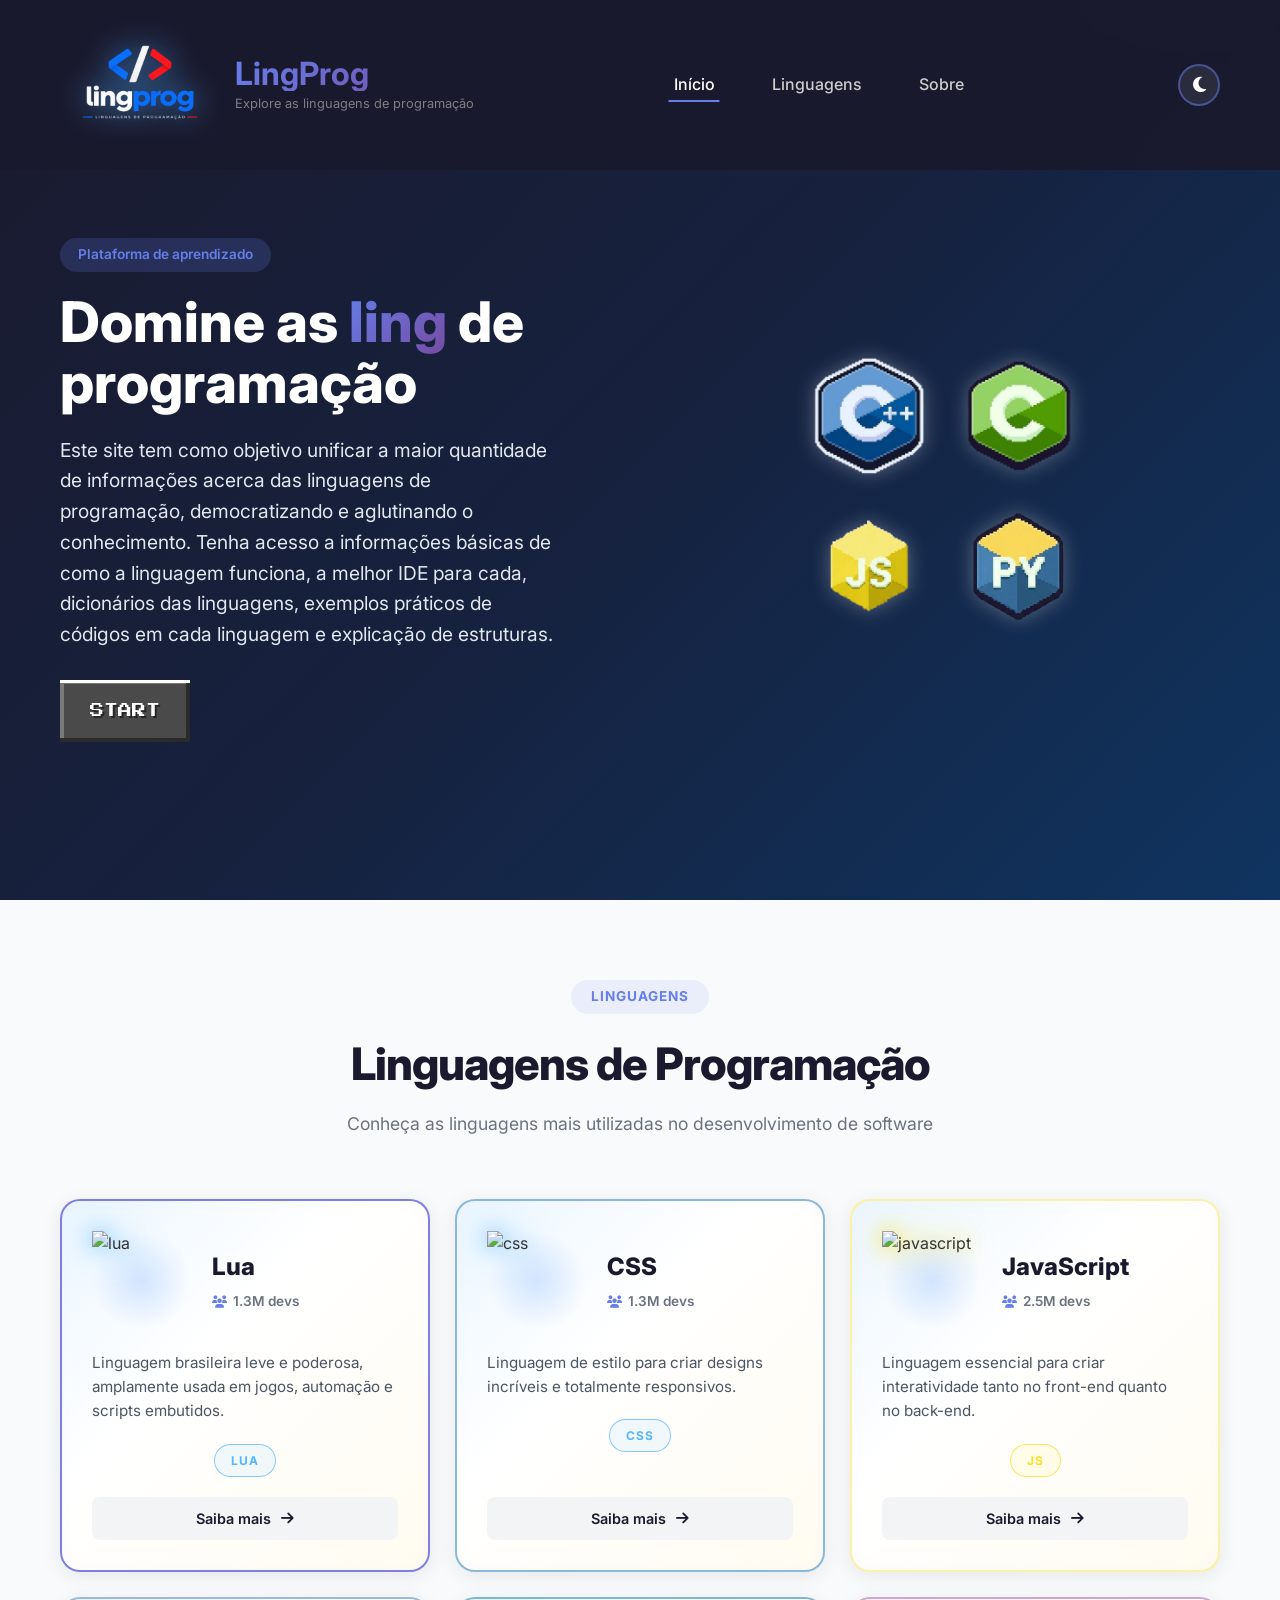
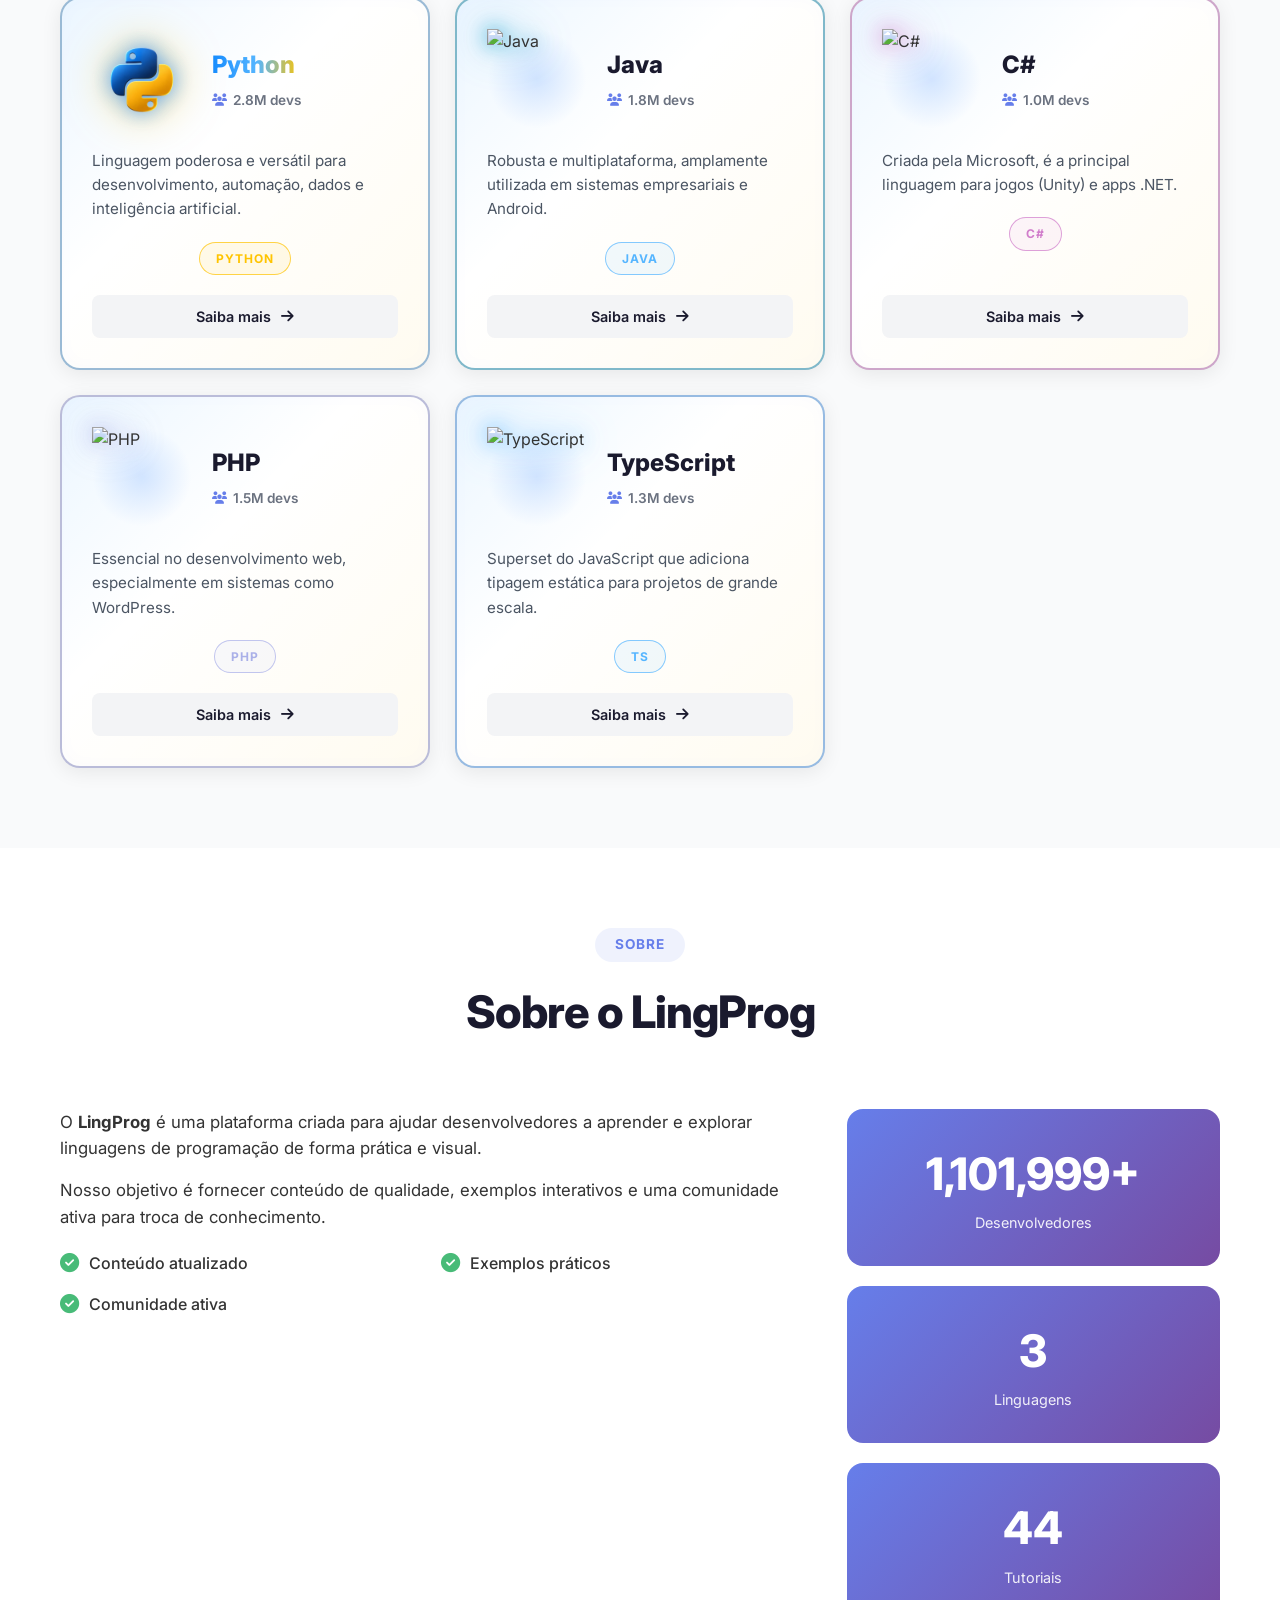
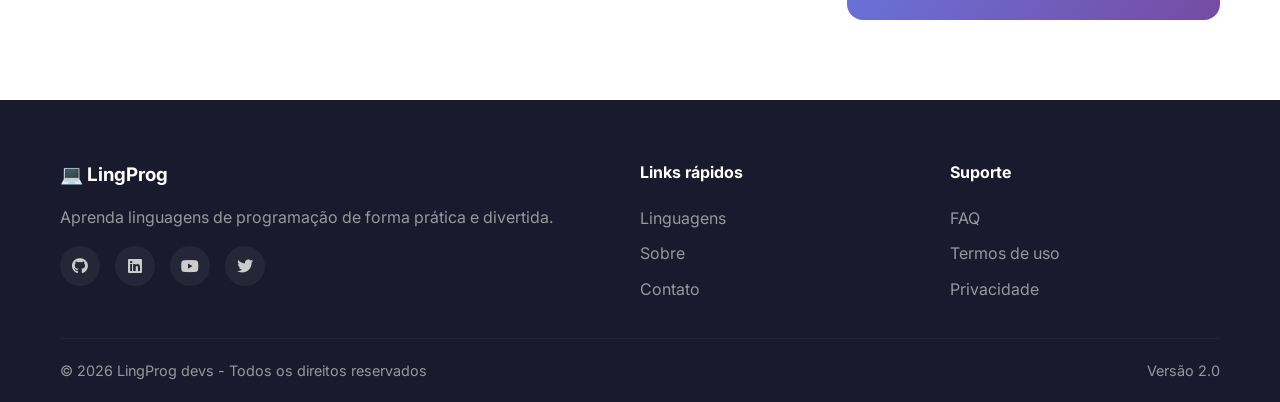
==== commit 5bf7de75: "Update index.html" ====
--- a/index.html
+++ b/index.html
@@ -366,4 +366,4 @@
 
     <script src="script.js"></script>
 </body>
-</html>+</html>
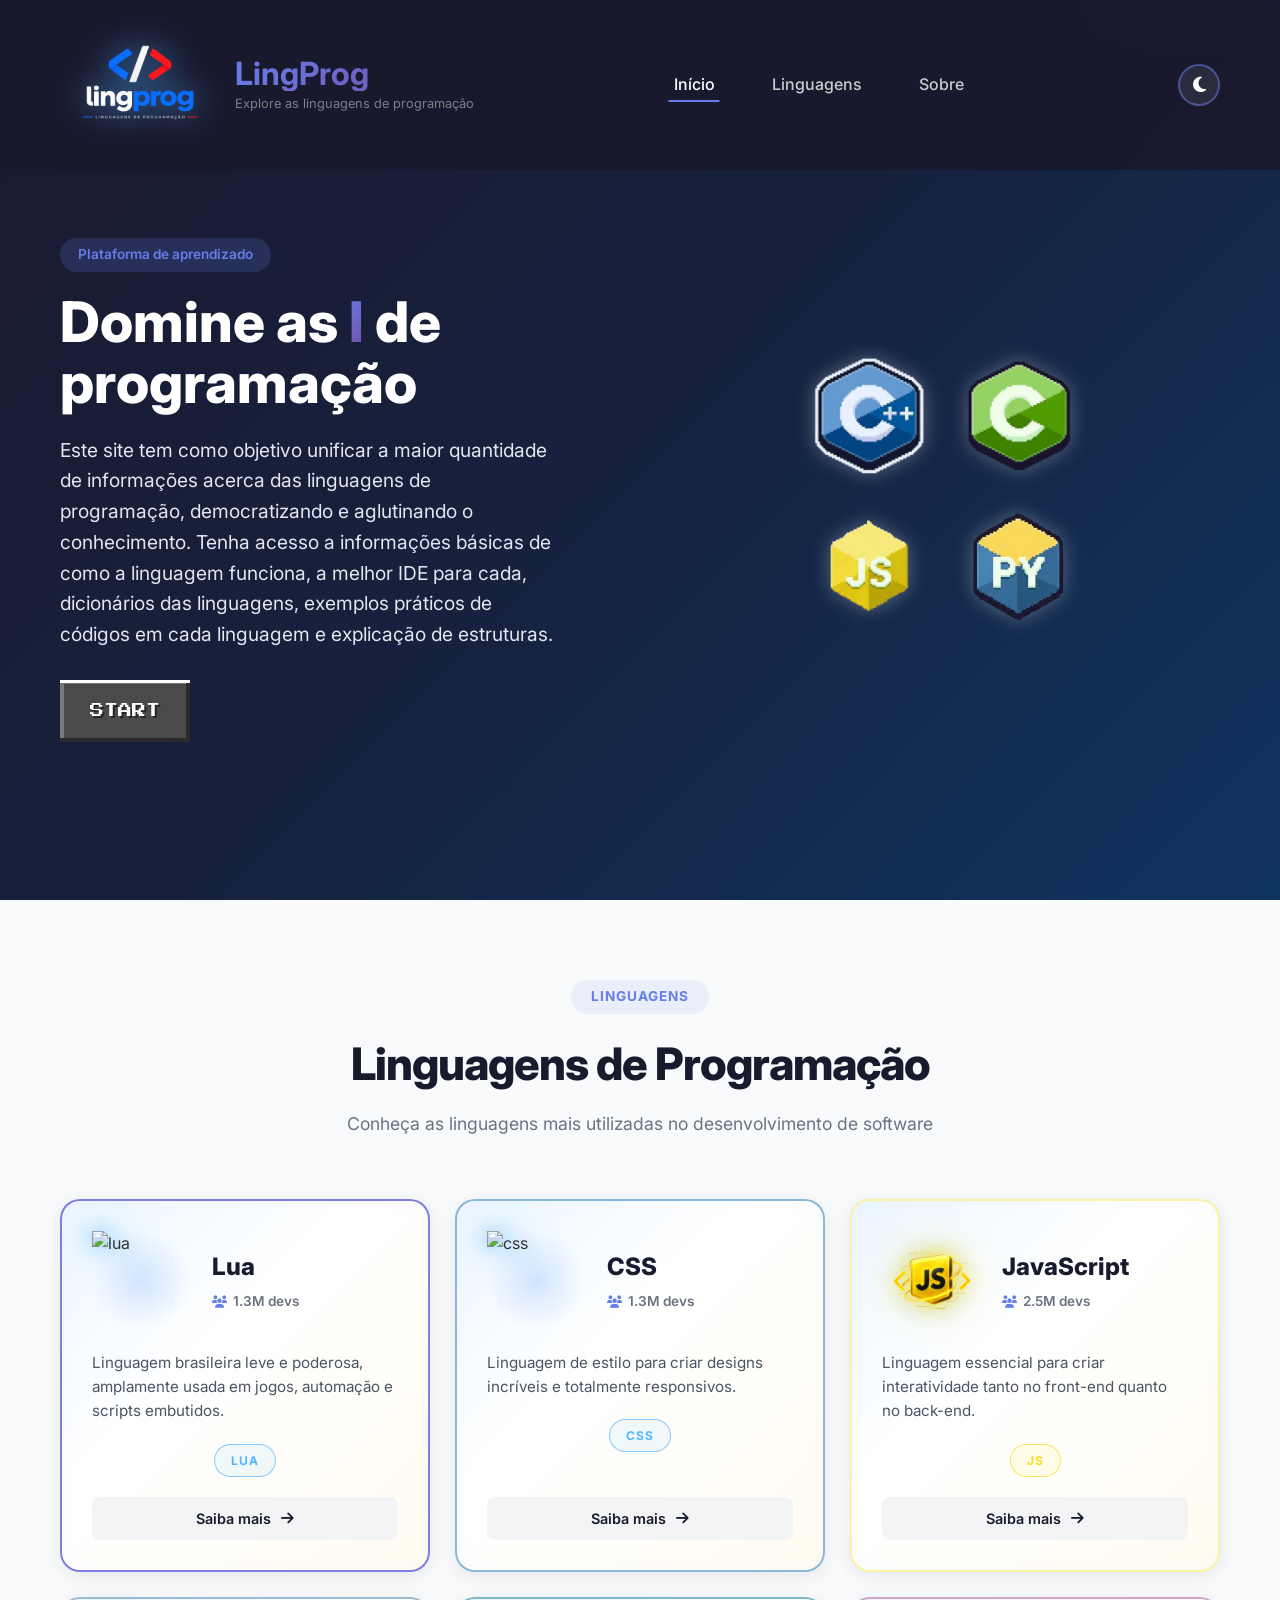
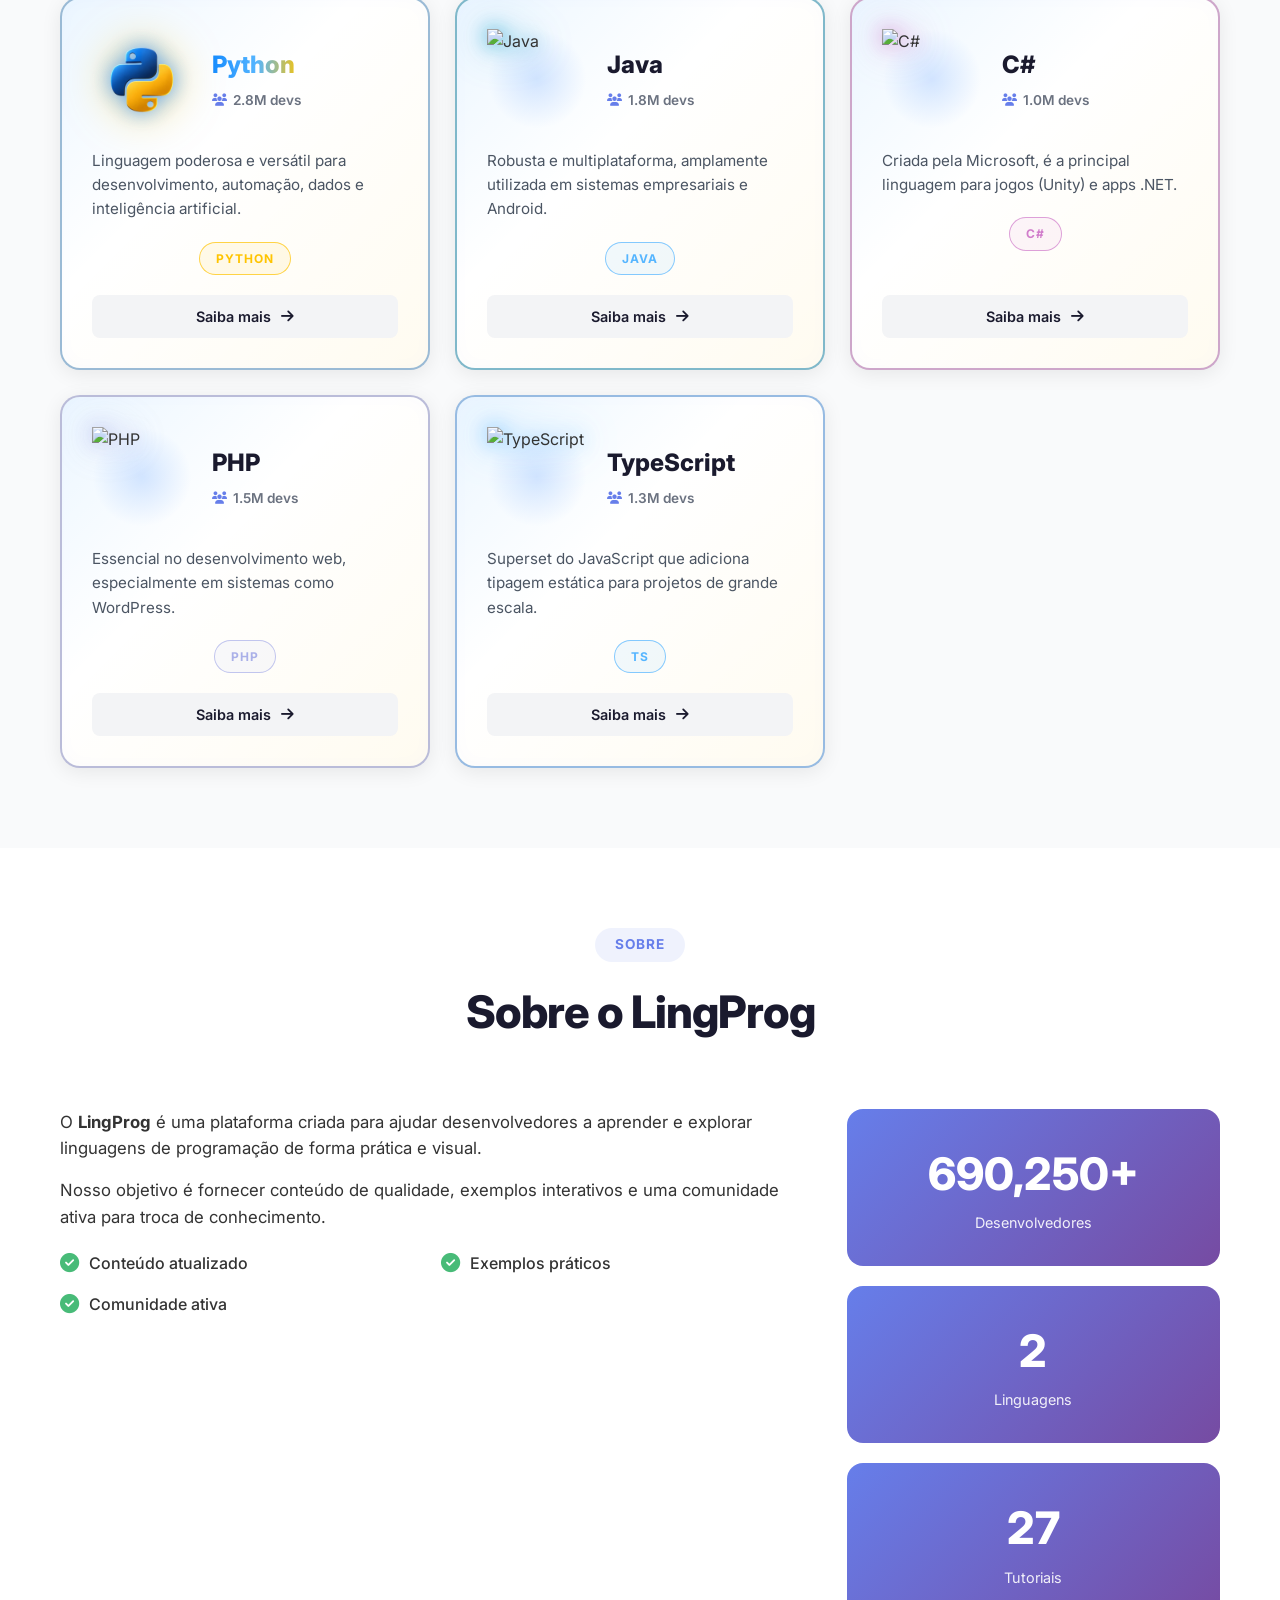
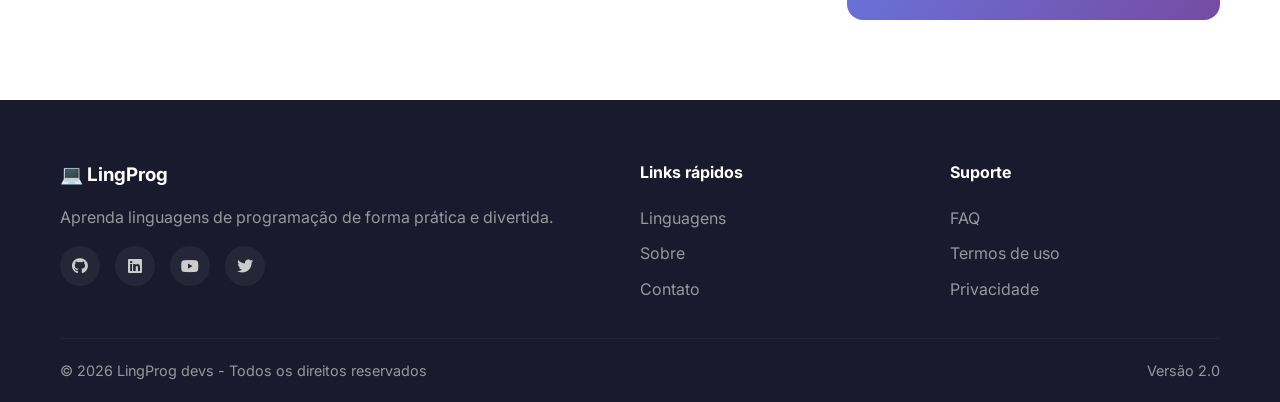
==== commit 8f7a351a: "Descrição do que mudou" ====
--- a/index.html
+++ b/index.html
@@ -136,7 +136,7 @@
                         Linguagem brasileira leve e poderosa, amplamente usada em jogos, automação e scripts embutidos.
                     </p>
                     <span class="card-tag">LUA</span>
-                    <a href="#" class="btn-card">Saiba mais <i class="fas fa-arrow-right"></i></a>
+                    <a href="lua.html" class="btn-card">Saiba mais <i class="fas fa-arrow-right"></i></a>
                 </div>
 
                 <!-- CARD 2: CSS -->
@@ -154,7 +154,7 @@
                         Linguagem de estilo para criar designs incríveis e totalmente responsivos.
                     </p>
                     <span class="card-tag">CSS</span>
-                    <a href="#" class="btn-card">Saiba mais <i class="fas fa-arrow-right"></i></a>
+                    <a href="css.html" class="btn-card">Saiba mais <i class="fas fa-arrow-right"></i></a>
                 </div>
 
                 <!-- CARD 3: JavaScript -->
@@ -172,7 +172,7 @@
                         Linguagem essencial para criar interatividade tanto no front-end quanto no back-end.
                     </p>
                     <span class="card-tag">JS</span>
-                    <a href="#" class="btn-card">Saiba mais <i class="fas fa-arrow-right"></i></a>
+                    <a href="javascript.html" class="btn-card">Saiba mais <i class="fas fa-arrow-right"></i></a>
                 </div>
 
                 <!-- CARD 4: Python -->
@@ -190,7 +190,7 @@
                         Linguagem poderosa e versátil para desenvolvimento, automação, dados e inteligência artificial.
                     </p>
                     <span class="card-tag">PYTHON</span>
-                    <a href="#" class="btn-card">Saiba mais <i class="fas fa-arrow-right"></i></a>
+                    <a href="python.html" class="btn-card">Saiba mais <i class="fas fa-arrow-right"></i></a>
                 </div>
 
                 <!-- CARD 5: Java -->
@@ -208,7 +208,7 @@
                         Robusta e multiplataforma, amplamente utilizada em sistemas empresariais e Android.
                     </p>
                     <span class="card-tag">JAVA</span>
-                    <a href="#" class="btn-card">Saiba mais <i class="fas fa-arrow-right"></i></a>
+                    <a href="java.html" class="btn-card">Saiba mais <i class="fas fa-arrow-right"></i></a>
                 </div>
 
                 <!-- CARD 6: C# -->
@@ -226,7 +226,7 @@
                         Criada pela Microsoft, é a principal linguagem para jogos (Unity) e apps .NET.
                     </p>
                     <span class="card-tag">C#</span>
-                    <a href="#" class="btn-card">Saiba mais <i class="fas fa-arrow-right"></i></a>
+                    <a href="csharp.html" class="btn-card">Saiba mais <i class="fas fa-arrow-right"></i></a>
                 </div>
 
                 <!-- CARD 7: PHP -->
@@ -244,7 +244,7 @@
                         Essencial no desenvolvimento web, especialmente em sistemas como WordPress.
                     </p>
                     <span class="card-tag">PHP</span>
-                    <a href="#" class="btn-card">Saiba mais <i class="fas fa-arrow-right"></i></a>
+                    <a href="php.html" class="btn-card">Saiba mais <i class="fas fa-arrow-right"></i></a>
                 </div>
 
                 <!-- CARD 8: TypeScript -->
@@ -262,7 +262,7 @@
                         Superset do JavaScript que adiciona tipagem estática para projetos de grande escala.
                     </p>
                     <span class="card-tag">TS</span>
-                    <a href="#" class="btn-card">Saiba mais <i class="fas fa-arrow-right"></i></a>
+                    <a href="typescript.html" class="btn-card">Saiba mais <i class="fas fa-arrow-right"></i></a>
                 </div>
 
             </div>
@@ -366,4 +366,4 @@
 
     <script src="script.js"></script>
 </body>
-</html>
+</html>
--- a/site.css
+++ b/site.css
@@ -1078,4 +1078,4 @@
     .stat-number {
         font-size: 2em;
     }
-}+}
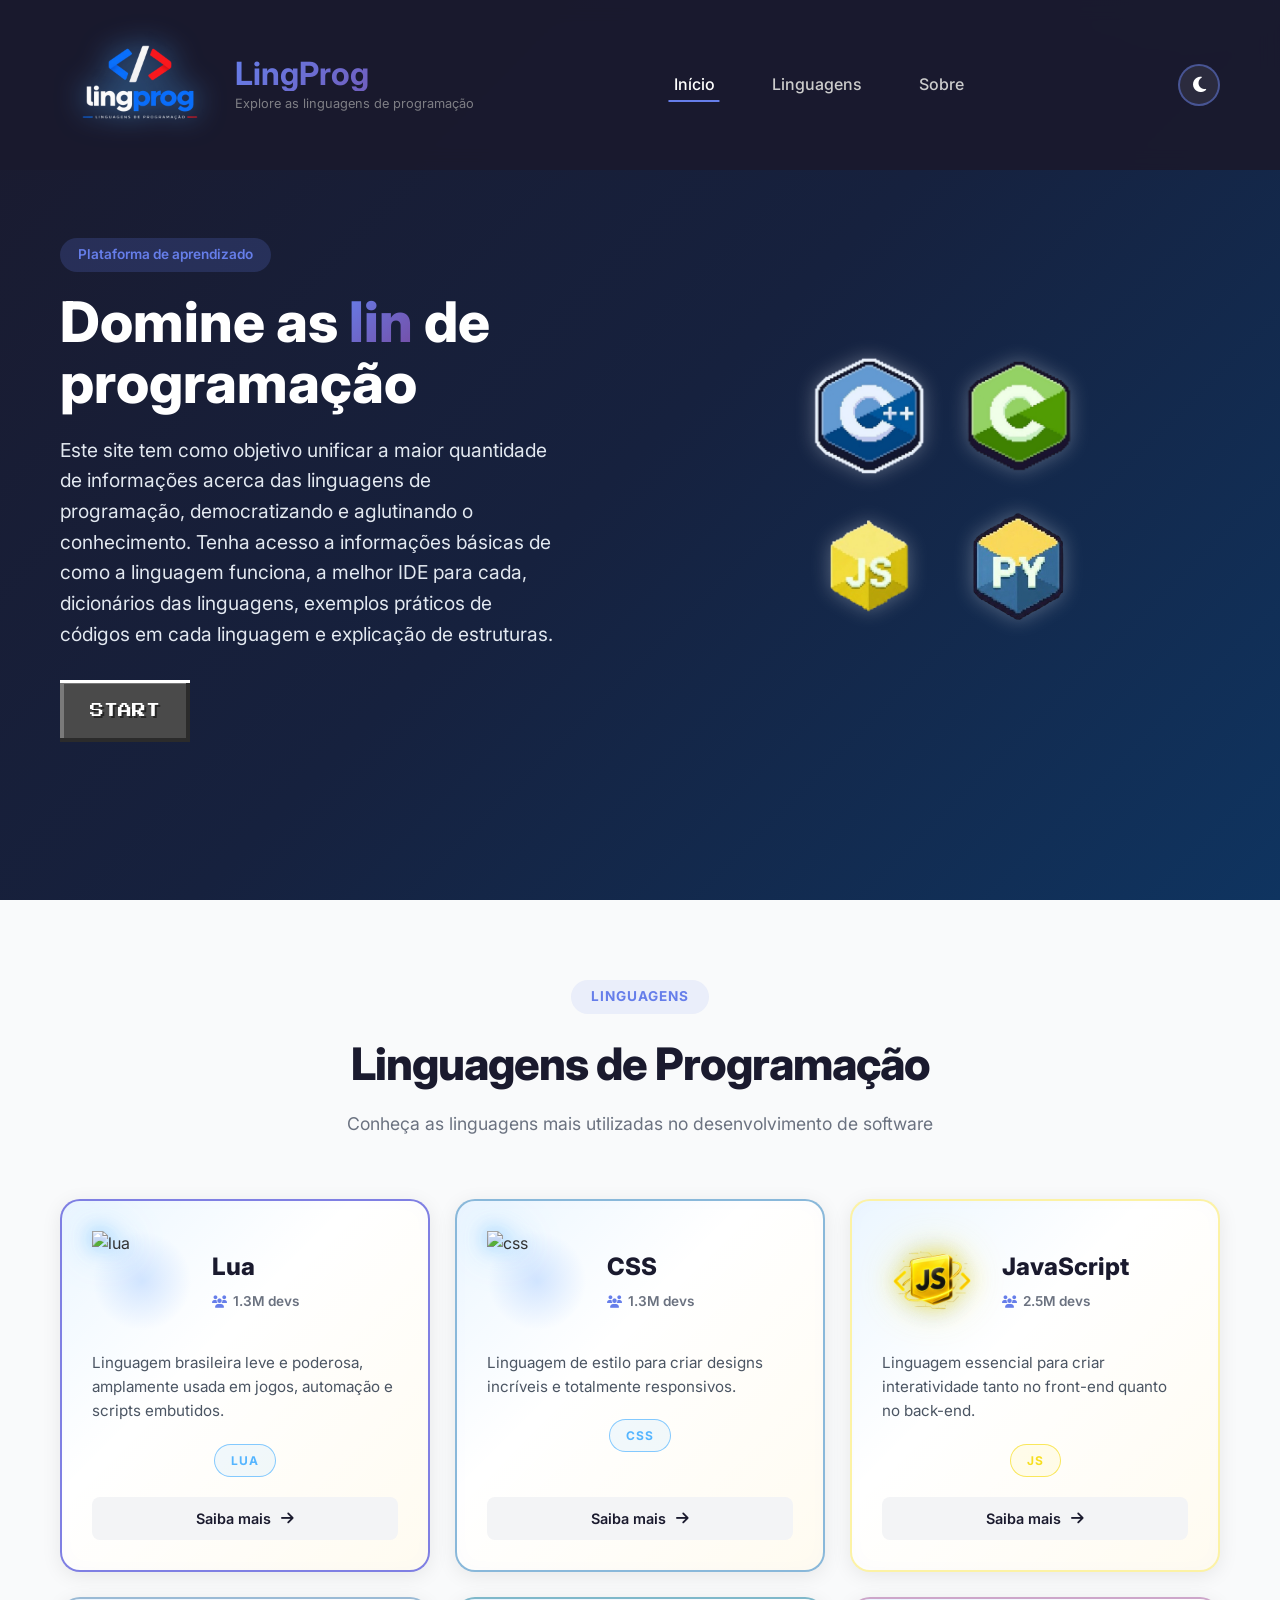
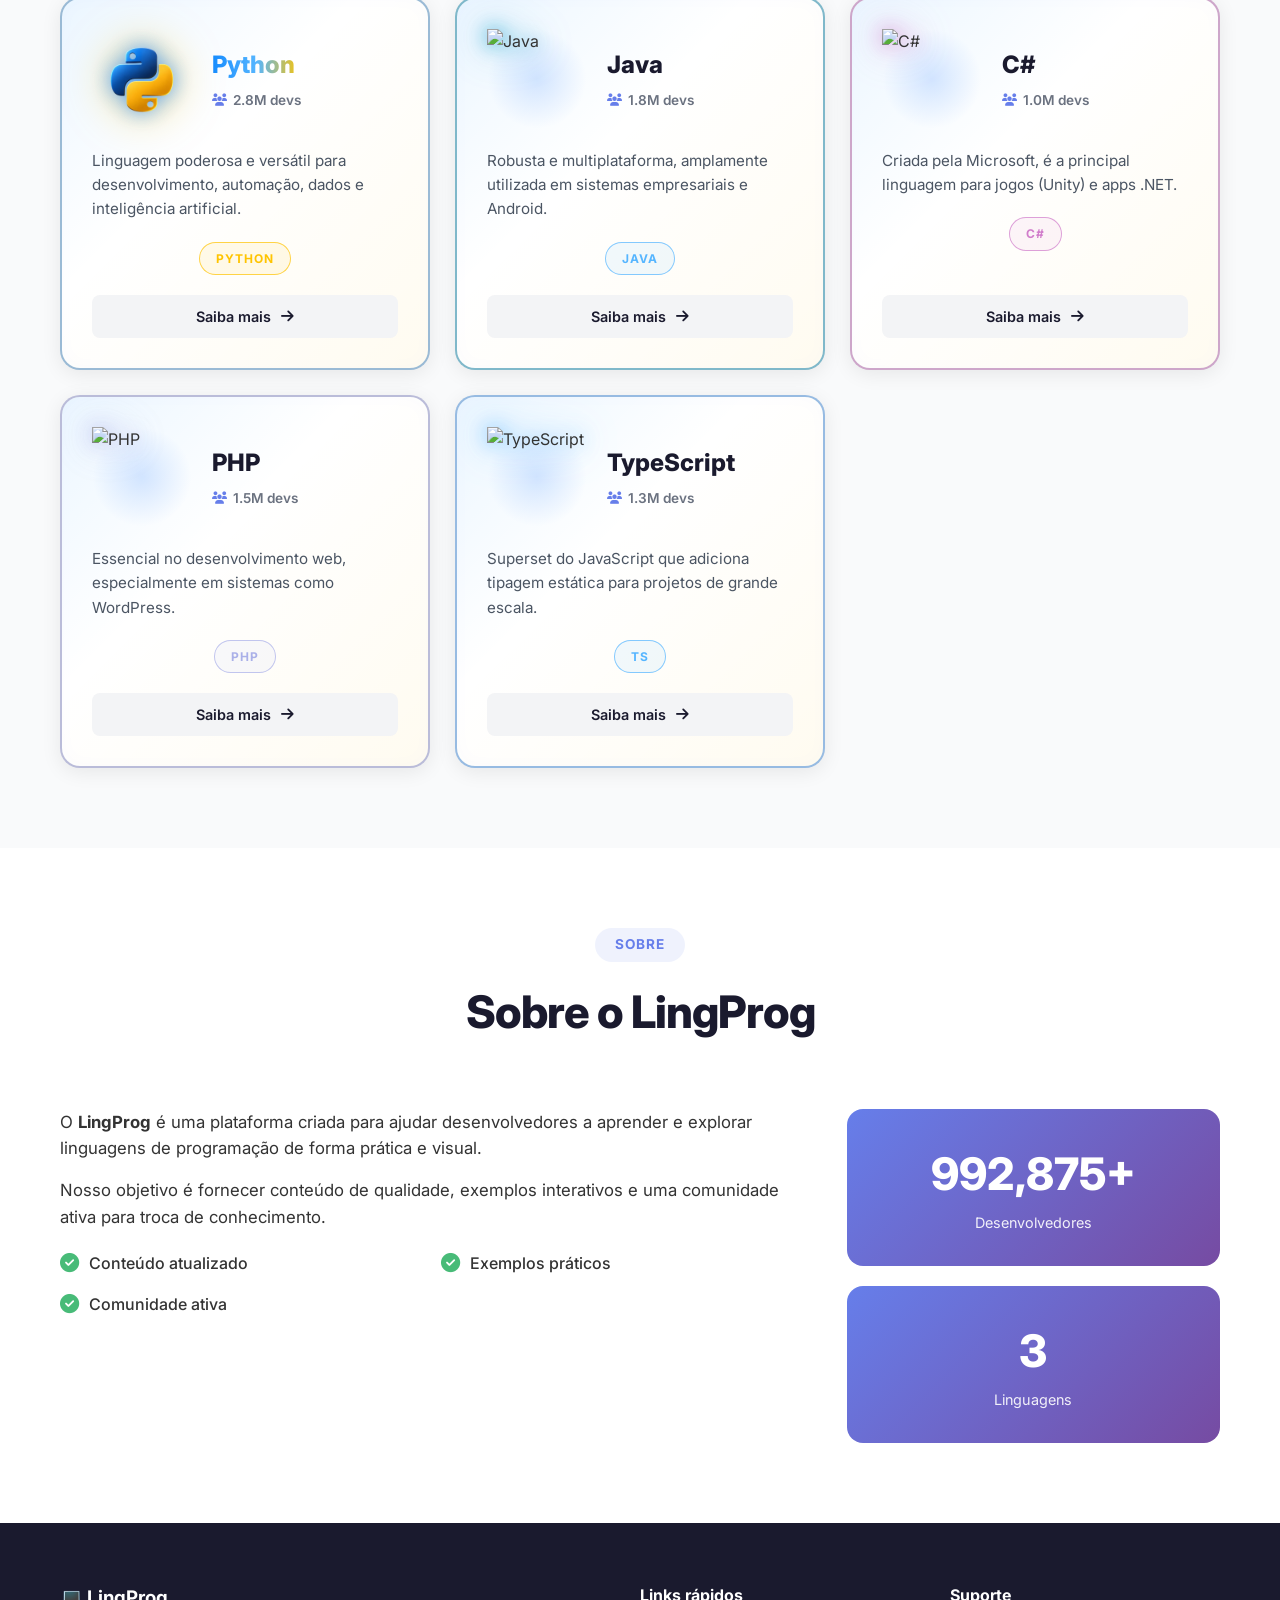
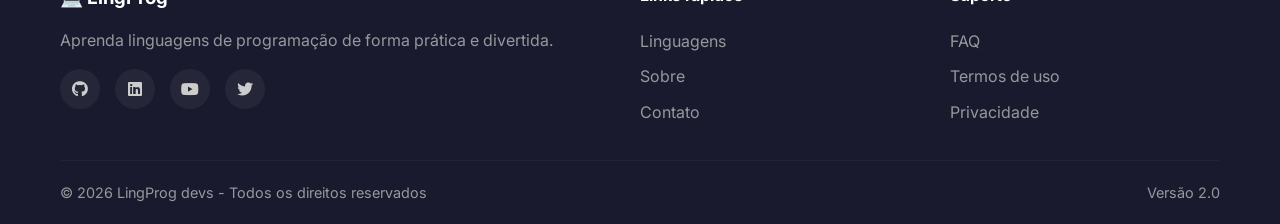
==== commit 087092f7: "tirei a barrotutoriais" ====
--- a/index.html
+++ b/index.html
@@ -311,10 +311,6 @@
                         <span class="stat-number" data-count="8">0</span>
                         <span class="stat-label">Linguagens</span>
                     </div>
-                    <div class="stat">
-                        <span class="stat-number" data-count="100">0</span>
-                        <span class="stat-label">Tutoriais</span>
-                    </div>
                 </div>
             </div>
         </div>
